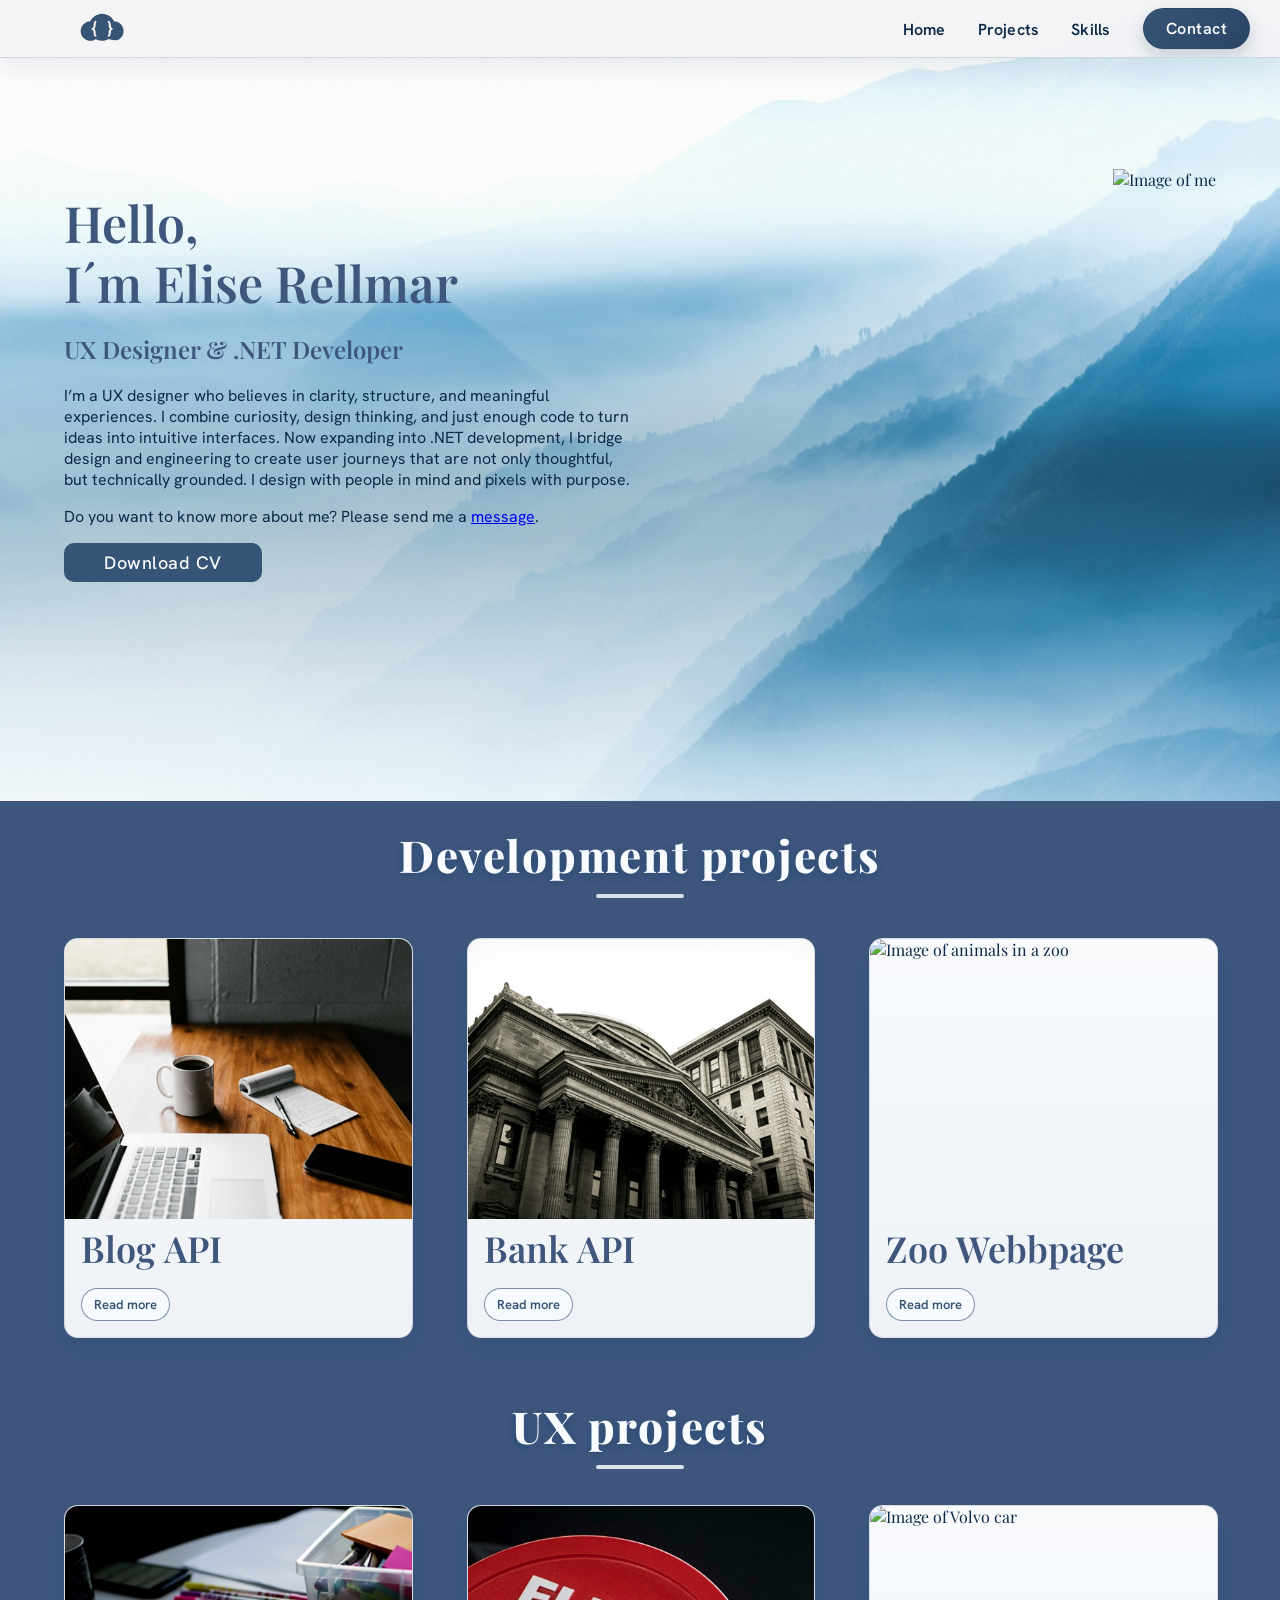
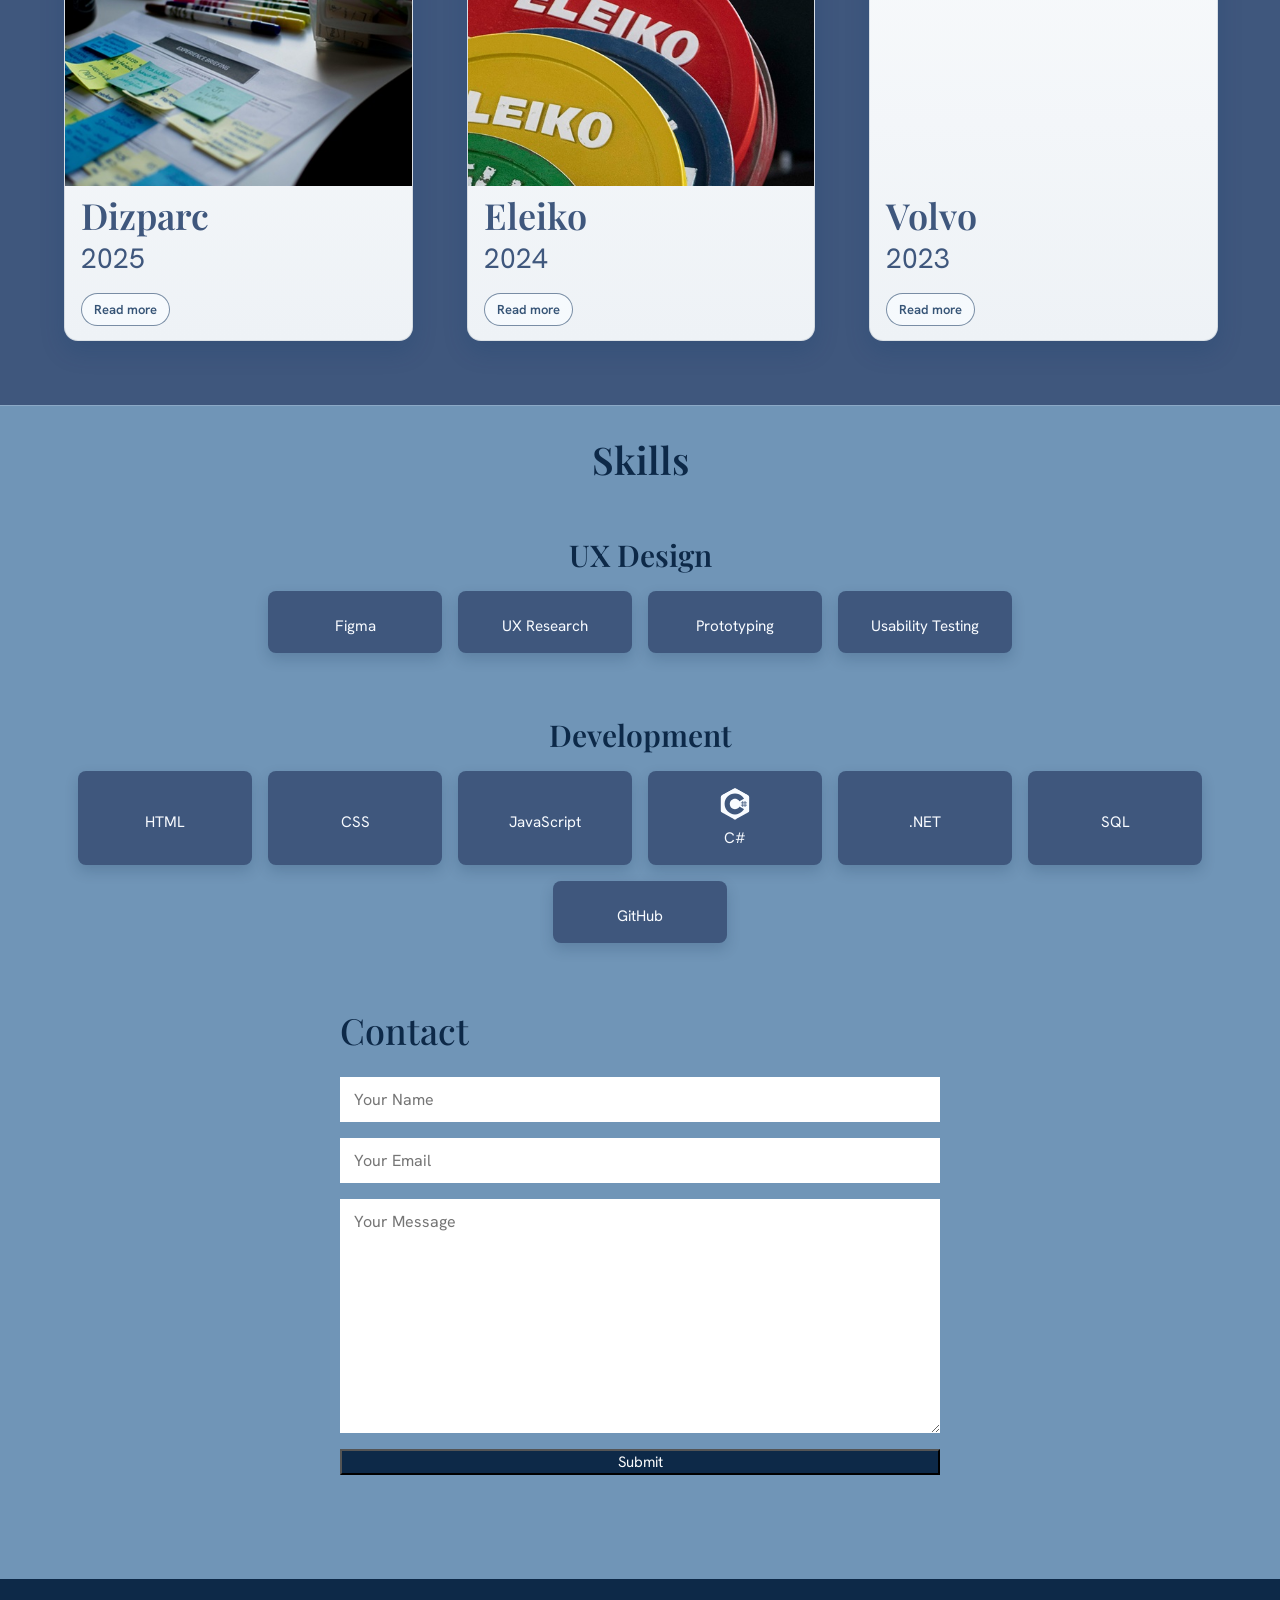
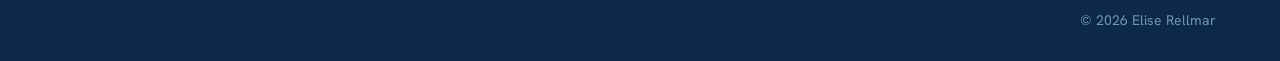
==== index.html @ cea2c8be "renaming index" ====
<!DOCTYPE html>
<html lang="en">

<head>
    <meta charset="UTF-8">
    <meta name="viewport" content="width=device-width, initial-scale=1.0">
    <meta name="description" content="Portfolio of Elise Rellmar, UX designer and .NET developer showcasing projects, skills, and user-focused digital work.">
    <title>Elise Rellmar</title>
    <link rel="icon" type="image/png" href="Images/Elise.png">
    <link rel="preconnect" href="https://fonts.googleapis.com">
    <link rel="preconnect" href="https://fonts.gstatic.com" crossorigin>
    <link
        href="https://fonts.googleapis.com/css2?family=Hanken+Grotesk:ital,wght@0,100..900;1,100..900&family=Playfair+Display:ital,wght@0,400..900;1,400..900&display=swap"
        rel="stylesheet">
    <link rel="stylesheet" href="Styles.css">
    <script src="https://kit.fontawesome.com/86780a3e15.js" crossorigin="anonymous"></script>
</head>

<body>
    <header class="navbar">
        <img src="/Images/Logo.svg" alt="Logo" id="Rellmar-Logo">
        <ul class="nav-links">
            <li><a href="#hero">Home</a></li>
            <li><a href="#developer-projects">Projects</a></li>
            <li><a href="#skills">Skills</a></li>
            <li><a class="contact-link" href="#contact-form">Contact</a></li>
        </ul>
    </header>
    <section class="Hero" id="hero">
        <div class="Big-Hello-Text">
            <h1>Hello,</h1>
            <h1>I´m Elise Rellmar </h1>
            <h2>UX Designer & .NET Developer</h2>
        </div>
        <p> I’m a UX designer who believes in clarity, structure, and meaningful experiences. I combine curiosity,
            design thinking, and just enough code to turn ideas into intuitive interfaces.
            Now expanding into .NET development, I bridge design and engineering to create user journeys that are not
            only thoughtful, but technically grounded.
            I design with people in mind and pixels with purpose. </p>
        <p> Do you want to know more about me? Please send me a <a href="#contact-form">message</a>. </p>
        <img src="/Images/Hero-Elise.png" alt="Image of me" class="Elise-Image">
        <div class="CV-download">
            <button> <a href="/CV.pdf" download="CV_EliseRellmar"> Download CV</a> </button>
        </div>
        <div class="Media-Buttons">
            <a class="icon-link" href="https://www.linkedin.com/in/elise-rellmar-0663a4257" target="_blank"
                aria-label="Visit Elise Rellmar's LinkedIn profile">
                <i class="fa-brands fa-linkedin" aria-hidden="true"></i>
            </a>
            <a class="icon-link" href="https://github.com/EliseRrell" target="_blank"
                aria-label="Visit Elise Rellmar's GitHub profile">
                <i class="fa-brands fa-github" aria-hidden="true"></i>
            </a>
        </div>
    </section>
    <main class="main" id="main">
        <section class="Developer-Projects" id="developer-projects">
            <h3> Development projects</h3>
            <ul class="Developer-Projects-cards">
                <li>
                    <article class="Blog-API project-card" role="button" tabindex="0"
                        aria-label="Open project details for Blog API" data-project-title="Blog API"
                        data-project-description="An API for blog post managment. The project includes user management, roles, blog posts, categories, and comments, all structured with clean separation between entities and DTOs."
                        data-project-github="https://github.com/EliseRrell/Blog-API.git">
                        <img src="Images/Blog.jpg" alt="A desk setting with a laptop and a cup of coffee">
                        <h4>Blog API</h4>
                        <span class="card-read-more" aria-hidden="true">Read more</span>
                    </article>
                </li>
                <li>
                    <article class="Bank-App project-card" role="button" tabindex="0"
                        aria-label="Open project details for Bank-App" data-project-title="Bank API"
                        data-project-description="A banking project focused on core account logic, transactions and secure handling of user operations."
                        data-project-github="https://github.com/EliseRrell/BankAppApi.git">
                        <img src="Images/Bank.jpg" alt="Image of a bank">
                        <h4>Bank API</h4>
                        <span class="card-read-more" aria-hidden="true">Read more</span>
                    </article>
                </li>
                <li>
                    <article class="Zoo-Webbpage project-card" role="button" tabindex="0" 
                        aria-label="Open project details for Zoo Webbpage" data-project-title="Zoo Webbpage"
                        data-project-description="A responsive website concept for a zoo with clear navigation, visual storytelling and visitor information."
                        data-project-github="https://github.com/EliseRrell/Zoo-Webbpage.git">
                        <img src="Images/Zoo.jpg" alt="Image of animals in a zoo">
                        <h4>Zoo Webbpage</h4>
                        <span class="card-read-more" aria-hidden="true">Read more</span>
                    </article>
                </li>
            </ul>
        </section>
        <section class="UX-projects" id="ux-projects">
            <h3>UX projects</h3>
            <ul class="UX-projects-cards">
                <li>
                    <article class="Dizparc project-card" role="button" tabindex="0"
                     aria-label="Open project details for Dizparc" data-project-title="Dizparc"
                                         data-project-description="A project management tool designed to streamline workflows and provide task tracking for efficient project execution.">
                        <img src="Images/Dizparc-Picture.jpg" alt="Project managment photo">
                        <h4>Dizparc</h4>
                        <p>2025 </p>
                        <span class="card-read-more" aria-hidden="true">Read more</span>
                    </article>
                </li>
                <li>
                    <article class="Eleiko project-card" role="button" tabindex="0"
                     aria-label="Open project details for Eleiko" data-project-title="Eleiko"
                     data-project-description="Service design concept for Eleiko, a global leader in strength training equipment, focused on creating a circular solution for second hand products through a digital platform connecting users, gyms and Eleiko for sustainable equipment lifecycle management.">
                        <img src="Images/Eleiko.jpg" alt="Eleiko weights">
                        <h4>Eleiko</h4>
                        <p>2024</p>
                        <span class="card-read-more" aria-hidden="true">Read more</span>
                    </article>
                </li>
                <li>
                    <article class="Volvo project-card" role="button" tabindex="0"
                     aria-label="Open project details for Volvo" data-project-title="Volvo"
                     data-project-description="A concept for a digital fleet platform for Volvo customers to sharing vehicles, with features for vehicle management, booking and usage tracking to optimize fleet utilization. The project enthezed on user research and jurney mapping."
                      data-project-figma="https://www.figma.com/proto/0HM8xSFq9PLTrP9bGhu7pt/L%C3%A5sApp?node-id=880-8477&starting-point-node-id=880%3A8477&t=EALSrk7ZWIsQUYd3-1">
                        <img src="Images/Picture-Volvo.jpg" alt="Image of Volvo car">
                        <h4>Volvo</h4>
                        <p>2023</p>
                        <span class="card-read-more" aria-hidden="true">Read more</span>
                    </article>
                </li>
            </ul>
        </section>
        <div class="Skills" id="skills">
            <div class="Skills-content">
                <h2>Skills</h2>
                
                <div class="skill-category">
                    <h3>UX Design</h3>
                    <ul class="skill-list">
                        <li class="skill-item">
                            <i class="fa-brands fa-square-figma"></i>
                            <span>Figma</span>
                        </li>
                        <li class="skill-item">
                            <i class="fa-solid fa-magnifying-glass"></i>
                            <span>UX Research</span>
                        </li>
                        <li class="skill-item">
                            <i class="fa-solid fa-pen"></i>
                            <span>Prototyping</span>
                        </li>
                        <li class="skill-item">
                            <i class="fa-solid fa-comments"></i>
                            <span>Usability Testing</span>
                        </li>
                    </ul>
                </div>
                
                <div class="skill-category">
                    <h3>Development</h3>
                    <ul class="skill-list">
                        <li class="skill-item">
                            <i class="fa-brands fa-html5"></i>
                            <span>HTML</span>
                        </li>
                        <li class="skill-item">
                            <i class="fa-brands fa-css3-alt"></i>
                            <span>CSS</span>
                        </li>
                        <li class="skill-item">
                            <i class="fa-brands fa-js"></i>
                            <span>JavaScript</span>
                        </li>
                        <li class="skill-item">
                            <img src="Images/C%23Logo.svg" alt="" aria-hidden="true">
                            <span>C#</span>
                        </li>
                        <li class="skill-item">
                            <i class="fa-solid fa-display"></i>
                            <span>.NET</span>
                        </li>
                        <li class="skill-item">
                            <i class="fa-solid fa-database"></i>
                            <span>SQL</span>
                        </li>
                        <li class="skill-item">
                            <i class="fa-brands fa-github"></i>
                            <span>GitHub</span>
                        </li>
                    </ul>
                </div>
            </div>
        </div>
        <section class="Testimonials is-hidden" id="testimonials" aria-label="Testimonials">
            <div class="Testimonials-content">
                <h2>Testimonials</h2>
                <ul class="Testimonials-cards">
                    <li>
                        <article>
                            <p class="text">"Lorem ipsum dolor sit amet, consectetur adipiscing elit, sed do eiusmod
                                tempor incididunt ut labore et dolore magna aliqua.
                                Ut enim ad minim veniam, quis nostrud exercitation ullamco laboris nisi ut aliquip ex ea
                                commodo consequat."</p>
                            <div class="testimonial-person">
                                <img src="Images/ProfileAvatars/Avatar1.png" alt="John Doe" class="testimonial-avatar">
                                <div>
                                    <p class="person">John Doe</p>
                                    <p class="role">UX Lead, Student Project Partner</p>
                                </div>
                            </div>
                        </article>
                    </li>
                    <li>
                        <article>
                            <p class="text">"Lorem ipsum dolor sit amet, consectetur adipiscing elit, sed do eiusmod
                                tempor incididunt ut labore et dolore magna aliqua.
                                Ut enim ad minim veniam, quis nostrud exercitation ullamco laboris nisi ut aliquip ex ea
                                commodo consequat."</p>
                            <div class="testimonial-person">
                                <img src="Images/ProfileAvatars/Avatar2.png" alt="Jane Doe" class="testimonial-avatar">
                                <div>
                                    <p class="person">Jane Doe</p>
                                    <p class="role">Product Owner, Course Collaboration</p>
                                </div>
                            </div>
                        </article>
                    </li>
                    <li>
                        <article>
                            <p class="text">"Lorem ipsum dolor sit amet, consectetur adipiscing elit, sed do eiusmod
                                tempor incididunt ut labore et dolore magna aliqua.
                                Ut enim ad minim veniam, quis nostrud exercitation ullamco laboris nisi ut aliquip ex ea
                                commodo consequat."</p>
                            <div class="testimonial-person">
                                <img src="Images/ProfileAvatars/Avatar3.png" alt="Doe Doe" class="testimonial-avatar">
                                <div>
                                    <p class="person">Doe Doe</p>
                                    <p class="role">Developer, Team Project</p>
                                </div>
                            </div>
                        </article>
                    </li>
                </ul>
            </div>
        </section>
        <section class="Contact-Form" id="contact-form">
            <div class="Contact-Form-content">
                <h2>Contact</h2>
                <form id="contact-form-fields" action="https://formsubmit.co/elise.rellmar@gmail.com" method="POST" target="confirmationWindow" novalidate>
                    <input type="hidden" id="next-url" name="_next" value="">
                    <input type="text" id="name-of-contact" name="name" placeholder="Your Name" required
                        aria-describedby="name-error">
                    <p class="form-error" id="name-error" aria-live="polite"></p>

                    <input type="email" id="contact-email" name="email" placeholder="Your Email" required
                        aria-describedby="email-error">
                    <p class="form-error" id="email-error" aria-live="polite"></p>

                    <textarea name="message" id="message" cols="30" rows="10" placeholder="Your Message" required
                        minlength="10" aria-describedby="message-error"></textarea>
                    <p class="form-error" id="message-error" aria-live="polite"></p>

                    <button type="submit">Submit</button>
                    <p class="form-status" id="form-status" aria-live="polite"></p>
                </form>
            </div>
        </section>
    </main>
    <footer class="footer">
        <div class="footer-content">
            <div id="Ängelholm-Weather"></div>
            <div class="footer-links">
                <a href="https://www.linkedin.com/in/elise-rellmar-0663a4257" target="_blank" aria-label="LinkedIn">
                    <i class="fa-brands fa-linkedin" aria-hidden="true"></i>
                </a>
                <a href="https://github.com/EliseRrell" target="_blank" aria-label="GitHub">
                    <i class="fa-brands fa-github" aria-hidden="true"></i>
                </a>
            </div>
            <p class="footer-copy">&copy; 2026 Elise Rellmar</p>
        </div>
    </footer>
    <div class="project-pop-up" id="project-card" aria-hidden="true">
        <div class="project-card__overlay" data-close-card="true"></div>
        <div class="project-card__dialog" role="dialog" aria-modal="true" aria-labelledby="project-card-title">
            <button class="project-card__close" id="project-card-close" aria-label="Close project details">x</button>
            <h4 id="project-card-title"></h4>
            <p id="project-card-description"></p>
            <a id="project-card-github" class="project-card__github" href="#" target="_blank"
                rel="noopener noreferrer">View on GitHub</a>
        </div>
    </div>

    <script src="Index.js" defer></script>
</body>

</html>
---- Styles.css ----
.navbar {
    position: sticky;
    top: 0;
    z-index: 1000;
    width: 100%;
    background-color: rgba(243, 243, 246, 0.9);
    padding: 10px 52px;
    box-sizing: border-box;
    overflow: hidden;
    border-bottom: 1px solid rgba(13, 41, 72, 0.14);
    box-shadow: 0 10px 24px rgba(13, 41, 72, 0.08);
    backdrop-filter: blur(10px);
    -webkit-backdrop-filter: blur(10px);
}

#Rellmar-Logo {
    height: 130px;
    width: auto;
    position: absolute;
    left: 90px;
    top: 55%;
    transform: translateY(-45%);
}

.nav-links {
    list-style: none;
    margin: 0;
    padding: 0;
    float: right;
}

.nav-links li {
    display: inline-block;
    margin-left: 36px;
    vertical-align: middle;
}

.nav-links a {
    text-decoration: none;
    color: #0D2948;
    font-family: 'Hanken Grotesk', sans-serif;
    font-size: 19px;
    font-weight: 600;
    letter-spacing: 0.35px;
    position: relative;
    padding: 8px 0;
    transition: color 0.22s ease, opacity 0.22s ease;
}

.nav-links a::after {
    content: "";
    position: absolute;
    left: 0;
    bottom: -2px;
    width: 100%;
    height: 2px;
    border-radius: 999px;
    background-color: rgba(54, 84, 118, 0.75);
    transform: scaleX(0);
    transform-origin: center;
    transition: transform 0.22s ease;
}

.nav-links a:hover,
.nav-links a:focus-visible {
    color: #27486a;
}

.nav-links a:hover::after,
.nav-links a:focus-visible::after {
    transform: scaleX(1);
}

.nav-links .contact-link {
    color: #F9FAFB;
    background: linear-gradient(135deg, #365476 0%, #2c4665 100%);
    border: 1px solid rgba(13, 41, 72, 0.2);
    padding: 10px 30px;
    border-radius: 999px;
    letter-spacing: 0.5px;
    display: inline-block;
    box-shadow: 0 8px 18px rgba(13, 41, 72, 0.18);
    transition: background-color 0.22s ease, box-shadow 0.22s ease, transform 0.22s ease;
}

.nav-links .contact-link::after {
    display: none;
}

.nav-links .contact-link:hover,
.nav-links .contact-link:focus-visible {
    background: linear-gradient(135deg, #3f5f84 0%, #304c6d 100%);
    box-shadow: 0 12px 24px rgba(13, 41, 72, 0.24);
    transform: translateY(-1px);
    color: #F9FAFB;
}

@media (max-width: 1366px) and (min-width: 1025px) {
    .navbar {
        padding: 8px 30px;
    }

    #Rellmar-Logo {
        height: 108px;
        left: 48px;
    }

    .nav-links li {
        margin-left: 28px;
    }

    .nav-links a {
        font-size: 16px;
        letter-spacing: 0.2px;
    }

    .nav-links .contact-link {
        padding: 9px 22px;
    }
}

.Big-Hello-Text h1 {
    margin: 0;
    line-height: 1.2;
    display: flex;
    flex-direction: column;
    align-items: flex-start;
    font-size: 50px;

}

.Hero {
    max-width: 1280px;
    margin: 15vh auto 48px;
    padding: 0 64px;
    box-sizing: border-box;
    text-decoration: none;
    position: relative;
    min-height: 560px;

}

.Elise-Image {
    position: absolute;
    top: -24px;
    right: 64px;
    width: auto;
    height: clamp(360px, 38vw, 500px);
    margin: 0;
    display: block;
}

.Big-Hello-Text,
.Hero p,
.CV-download,
.Media-Buttons {
    max-width: 50%;
}

body {
    margin: 0;
    padding: 0;
    font-family: 'Playfair Display', serif;
    color: #0D2948;
    background-color: #3f577d;
    background-image: url('Images/Bg-Picture.png');
    background-repeat: no-repeat;
    background-position: top center;
    background-size: 100% 900px;
}

#hero,
#developer-projects,
#skills,
#contact-form {
    scroll-margin-top: 60px;
}

.CV-download button {
    background-color: #365476;
    border: none;
    border-radius: 10px;
    color: #F9FAFB;
    font-family: 'Hanken Grotesk', sans-serif;
    padding: 0;
    transition: background-color 0.2s ease, box-shadow 0.2s ease;
}

.CV-download button:hover {
    background-color: #2d4968;
    box-shadow: 0 0 0 3px rgba(13, 41, 72, 0.15);
}

.CV-download button a {
    color: #F9FAFB;
    display: inline-block;
    font-family: 'Hanken Grotesk', sans-serif;
    font-size: 18px;
    font-weight: 500;
    letter-spacing: 0.5px;
    padding: 8px 40px;
    text-decoration: none;
}

.Media-Buttons {
    display: flex;
    align-items: center;
    gap: 16px;
    margin-top: 15px;

}

.Media-Buttons a {
    color: #0D2948;
    text-decoration: none;
    font-size: 40px;
}

.Media-Buttons .icon-link:hover {
    color: #365476;

}

h1,h2,h3,h4,h5,h6 {
    font-family: 'Playfair Display', serif;
    color: #3f577d;
    font-weight: 600;
}

p {
    font-family: 'Hanken Grotesk', sans-serif;
}

.is-hidden {
    display: none !important;
}

.Developer-Projects h3,
.UX-projects h3 {
    font-size: clamp(34px, 4vw, 44px);
    line-height: 1.2;
    margin: 0 0 16px;
    color: #F8FBFF;
    font-weight: 800;
    letter-spacing: 0.04em;
    text-shadow: 0 3px 10px rgba(9, 55, 107, 0.45);
    position: relative;
    padding-bottom: 12px;
    width: 100%;
    text-align: center;
}

.Developer-Projects h3::after,
.UX-projects h3::after {
    content: "";
    display: block;
    width: 88px;
    height: 4px;
    margin: 12px auto 0;
    border-radius: 999px;
    background-color: rgba(248, 251, 255, 0.85);
}

.UX-projects {
    max-width: 1280px;
    margin: 64px auto 0;
    padding: 0 64px;
    box-sizing: border-box;
    display: flex;
    flex-direction: column;
    align-items: center;
}

.UX-projects-cards {
    list-style: none;
    margin: 8px auto 0;
    padding: 0;
    display: grid;
    width: 100%;
    grid-template-columns: repeat(3, minmax(0, 1fr));
    gap: 56px;
}

.UX-projects-cards li {
    margin: 0;
    padding: 0;
}

.UX-projects-cards article {
    width: 100%;
    background: linear-gradient(180deg, #f8fafc 0%, #eef2f6 100%);
    border-radius: 14px;
    border: 1px solid rgba(13, 41, 72, 0.12);
    overflow: hidden;
    box-shadow: 0 10px 24px rgba(9, 55, 107, 0.18);
    cursor: pointer;
    position: relative;
    transition: transform 0.28s ease, box-shadow 0.28s ease, border-color 0.28s ease;
}

.UX-projects-cards article::after,
.Developer-Projects-cards article::after {
    content: "";
    position: absolute;
    inset: 0;
    background: linear-gradient(160deg, rgba(255, 255, 255, 0.26) 0%, rgba(255, 255, 255, 0) 38%);
    opacity: 0;
    transition: opacity 0.28s ease;
    pointer-events: none;
}

.UX-projects-cards article:hover,
.Developer-Projects-cards article:hover,
.UX-projects-cards article:focus-visible,
.Developer-Projects-cards article:focus-visible {
    transform: translateY(-7px);
    box-shadow: 0 18px 34px rgba(9, 55, 107, 0.28);
    border-color: rgba(54, 84, 118, 0.36);
}

.UX-projects-cards article:hover::after,
.Developer-Projects-cards article:hover::after,
.UX-projects-cards article:focus-visible::after,
.Developer-Projects-cards article:focus-visible::after {
    opacity: 1;
}

.UX-projects-cards article:focus-visible,
.Developer-Projects-cards article:focus-visible {
    outline: 3px solid rgba(248, 251, 255, 0.9);
    outline-offset: 2px;
}

.UX-projects-cards img {
    display: block;
    width: 100%;
    height: 280px;
    object-fit: cover;
    transition: transform 0.45s ease, filter 0.45s ease;
}

.UX-projects-cards article:hover img,
.Developer-Projects-cards article:hover img,
.UX-projects-cards article:focus-visible img,
.Developer-Projects-cards article:focus-visible img {
    transform: scale(1.04);
    filter: saturate(1.06) contrast(1.03);
}

.UX-projects-cards h4 {
    margin: 0;
    padding: 10px 16px 0;
    font-size: 36px;
    line-height: 1.1;
    font-weight: 600;
    color: #3f577d;
}

.UX-projects-cards p {
    margin: 0;
    padding: 8px 16px 20px;
    font-size: 28px;
    line-height: 1.05;
    color: #3f577d;
    font-weight: 400;
}

.card-read-more {
    display: block;
    width: fit-content;
    margin: 0 auto 14px 16px;
    padding: 7px 12px;
    border: 1px solid rgba(54, 84, 118, 0.65);
    border-radius: 999px;
    font-family: 'Hanken Grotesk', sans-serif;
    font-size: 13px;
    font-weight: 600;
    color: #365476;
    background-color: rgba(248, 251, 255, 0.78);
    transition: background-color 0.25s ease, color 0.25s ease, border-color 0.25s ease;
}

.project-card:hover .card-read-more,
.project-card:focus-visible .card-read-more {
    background-color: #365476;
    border-color: #365476;
    color: #f8fbff;
}

.Developer-Projects {
    max-width: 1280px;
    margin: 0 auto;
    padding: 28px 64px 0;
    box-sizing: border-box;
    display: flex;
    flex-direction: column;
    align-items: center;
    background-color: #3f577d;
}

@media (min-width: 1500px) {
    .Developer-Projects {
        margin: clamp(52px, 6vh, 88px) auto 0;
        background-color: transparent;
    }
}

.Developer-Projects-cards {
    list-style: none;
    margin: 12px auto 0;
    padding: 0;
    display: grid;
    width: 100%;
    grid-template-columns: repeat(3, minmax(0, 1fr));
    gap: 56px;
}

.Developer-Projects-cards li {
    margin: 0;
    padding: 0;
}

.Developer-Projects-cards article {
    width: 100%;
    background: linear-gradient(180deg, #f8fafc 0%, #eef2f6 100%);
    border-radius: 14px;
    border: 1px solid rgba(13, 41, 72, 0.12);
    overflow: hidden;
    box-shadow: 0 10px 24px rgba(9, 55, 107, 0.18);
    display: flex;
    flex-direction: column;
    height: 100%;
    cursor: pointer;
    position: relative;
    transition: transform 0.28s ease, box-shadow 0.28s ease, border-color 0.28s ease;
}

body.card-open{
    overflow:hidden;
}
.project-pop-up{
    position:fixed;
    inset:0;
    display: none;
    z-index: 2000;
}

.project-pop-up[aria-hidden="false"]{
    display: block;
}

.project-card__overlay{
    position:absolute;
    inset:0;
    background-color: rgba(13, 41, 72, 0.55);
}

.project-card__dialog{
    position:relative;
    width: min(620px, calc(100% - 32px));
    margin:10vh auto 0;
    background-color: #f2f3f5;
    padding: 24px;
    box-shadow:0 14px 30px rgba(9, 55, 107, 0.3);
    box-sizing: border-box;
}
.project-card__close {
    position: absolute;
    top: 10px;
    right: 12px;
    border: none;
    background: transparent;
    color: #365476;
    font-size: 26px;
    line-height: 1;
    cursor: pointer;
}
.project-pop-up h4 {
    margin: 0 0 12px;
    font-size: 36px;
    color: #0D2948;
}
.project-pop-up p {
    margin: 0;
    font-size: 19px;
    line-height: 1.5;
    color: #27486a;
}

.project-card__github {
    display: inline-block;
    margin-top: 22px;
    text-decoration: none;
    background-color: #365476;
    color: #f8fbff;
    font-family: 'Hanken Grotesk', sans-serif;
    font-size: 16px;
    font-weight: 600;
    padding: 10px 18px;
    transition: background-color 0.2s ease;
}

.project-card__github:hover {
    background-color: #2d4968;
}

.Developer-Projects-cards img {
    display: block;
    width: 100%;
    height: 280px;
    object-fit: cover;
    transition: transform 0.45s ease, filter 0.45s ease;
}

.Developer-Projects-cards h4 {
    margin: 0;
    padding: 10px 16px 20px;
    font-size: 36px;
    line-height: 1.1;
    font-weight: 600;
    color: #3f577d;
}

.Skills {
    width: 100%;
    margin: 64px 0 0;
    background-color: #7095B7;
    border-top: 1px solid rgba(248, 251, 255, 0.2);
}

.Skills-content {
    max-width: 1280px;
    margin: 0 auto;
    padding: 28px 64px;
    box-sizing: border-box;
    display: flex;
    flex-direction: column;
    align-items: center;
}

.Skills h2 {
    font-size: 38px;
    margin: 0 0 20px;
    color: #0D2948;
    font-family: 'Playfair Display', serif;
    font-weight: 600;
    text-align: center;
}

.Skills p {
    margin: 0 0 14px;
    color: #F8FBFF;
}

.skill-category {
    margin-bottom: 2rem;
    width: 100%;
}

.skill-category h3 {
    margin-bottom: 1rem;
    font-size: 30px;
    font-weight: 600;
    color: #0D2948;
    text-align: center;
}

.skill-list {
    display: flex;
    flex-wrap: wrap;
    justify-content: center;
    gap: 1rem;
    list-style: none;
    padding: 0;
    margin: 0;
    width: 100%;
}

.skill-item {
    display: flex;
    flex-direction: column;
    align-items: center;
    justify-content: center;
    flex: 0 1 140px;
    padding: 1rem;
    background: #3f577d;
    border-radius: 8px;
    font-size: 0.95rem;
    color: #F8FBFF;
    border: 1px solid transparent;
    box-shadow: 0 6px 14px rgba(13, 41, 72, 0.18);
    transition: transform 0.28s ease, box-shadow 0.28s ease, background-color 0.28s ease, border-color 0.28s ease;
}

.skill-item:hover {
    transform: translateY(-6px);
    background-color: #46618b;
    border-color: rgba(248, 251, 255, 0.45);
    box-shadow: 0 12px 22px rgba(13, 41, 72, 0.35);
}

.skill-item:hover i,
.skill-item:hover img {
    transform: scale(1.08);
}


.skill-item i {
    font-size: 2rem;
    margin-bottom: 0.5rem;
    color: #F8FBFF;
    transition: transform 0.28s ease;
}

.skill-item img {
    width: 2rem;
    height: 2rem;
    display: block;
    margin-bottom: 0.5rem;
    object-fit: contain;
    transition: transform 0.28s ease;
}

.skill-item span {
    text-align: center;
    font-family: 'Hanken Grotesk', sans-serif;
}

@media (max-width: 1024px) {
    .Skills-content {
        padding: 24px 24px;
    }

    .skill-list {
        display: flex;
        flex-wrap: wrap;
        justify-content: center;
        gap: 14px;
    }

    .skill-item {
        flex: 1 1 150px;
        max-width: 170px;
        width: 100%;
        min-height: 108px;
        padding: 0.9rem;
    }
}

@media (max-width: 700px) {
    .Skills-content {
        padding: 22px 16px;
    }

    .skill-list {
        display: flex;
        flex-wrap: wrap;
        justify-content: center;
        gap: 12px;
    }

    .skill-item {
        flex: 1 1 120px;
        max-width: 160px;
        width: 100%;
        min-height: 96px;
        padding: 0.8rem;
    }

    .skill-item i,
    .skill-item img {
        font-size: 1.7rem;
        width: 1.7rem;
        height: 1.7rem;
        margin-bottom: 0.4rem;
    }
}

.Testimonials {
    width: 100%;
    margin: 0;
    background-color: #7095B7;
}

.Testimonials-content {
    max-width: 1280px;
    margin: 0 auto;
    padding: 24px 64px 24px;
    box-sizing: border-box;
}

.Testimonials h2 {
    margin: 0 0 20px;
    font-size: 38px;
    color: #0D2948;
    text-align: center;
    
}

.Testimonials-cards {
    list-style: none;
    margin: 0;
    padding: 0;
    display: grid;
    grid-template-columns: repeat(3, minmax(0, 1fr));
    gap: 24px;
}

.Testimonials-cards article {
    background-color: #f2f3f5;
    padding: 24px;
    box-shadow: 0 4px 10px rgba(9, 55, 107, 0.2);
    height: 100%;
    box-sizing: border-box;
    border-radius: 8px;
}

.Testimonials .text {
    margin: 0 0 16px;
    font-size: 20px;
    line-height: 1.4;
}

.Testimonials .person {
    margin: 0;
    font-size: 18px;
    font-weight: 700;
    color: #0D2948;
}

.Testimonials .role {
    margin: 4px 0 0;
    font-size: 16px;
}

.Testimonials .text,
.Testimonials .role {
    color: #365476;
}

.testimonial-person {
    display: flex;
    align-items: flex-start;
    gap: 12px;
    margin-top: 16px;
}

.testimonial-person .person,
.testimonial-person .role {
    margin: 0;
}

.testimonial-avatar {
    width: 48px;
    height: 48px;
    border-radius: 50%;
    object-fit: cover;
    flex-shrink: 0;
    border: 2px solid #365476;
    padding: 2px;
    background-color: #f2f3f5;
}

@media (max-width: 960px) {
    .Testimonials-cards {
        grid-template-columns: 1fr;
    }
}


.Contact-Form {
    width: 100%;
    margin: 0;
    background-color: #7095B7;
}

.Contact-Form-content {
    max-width: 1280px;
    margin: 0 auto;
    padding: 0 64px 64px;
    box-sizing: border-box;
}

.Contact-Form h2 {
    font-size: 36px;
    line-height: 1.5;
    margin: 0 auto 20px;
    color: #0D2948;
    font-family: 'Playfair Display', serif;
    font-weight: 500;
    width: 100%;
    max-width: 600px;
    text-align: left;
    
}

.Contact-Form form {
    display: flex;
    flex-direction: column;
    gap: 16px;
    width: 100%;
    max-width: 600px;
    margin: 0 auto;

}

.Contact-Form input,
.Contact-Form textarea {
    width: 100%;
    padding: 12px 14px;
    border: none;
    box-sizing: border-box;
    font-family: 'Hanken Grotesk', sans-serif;
    font-size: 16px;
}

.Contact-Form input:focus,
.Contact-Form textarea:focus {
    outline: none;
    border-color: #365476;
}

.Contact-Form .input-error {
    border: 2px solid rgb(176, 21, 21);
}

.Contact-Form .form-error {
    display: none;
    margin: -8px 0 0;
    width:100%;
    min-height: 0;
    color: rgb(176, 21, 21);
    background-color:#f2f3f5;
    border-left: 4px solid rgb(176, 21, 21);
    padding:6px 10px;
    box-sizing: border-box;
    font-family: 'Hanken Grotesk', sans-serif;
    font-size: 16px;
    font-weight:600;
    line-height:1.30;
}

.Contact-Form .form-error:not(:empty) {
    display: block;
}

.Contact-Form .form-status {
    margin: 2px 0 0;
    min-height: 22px;
    color: #0D2948;
    font-size: 15px;
    font-weight: 600;
}

.Contact-Form .form-status--success {
    color: green;
}

.Contact-Form button {
    background-color: #0D2948;
    text-align: center;
    color: #F9FAFB;
    font-size: 15px;
    font-family: 'Hanken Grotesk', sans-serif;
}

.Contact-Form button:hover {
    background-color: #365476;
    box-shadow: 0 0 0 3px rgba(13, 41, 72, 0.15);
}

@media (max-width: 700px) {
    .project-card__dialog {
        margin-top: 14vh;
        padding: 22px;
    }

    .project-pop-up h4 {
        font-size: 30px;
    }

    .project-pop-up p {
        font-size: 17px;
    }
}

@media (max-width: 960px) {
    #hero,
    #developer-projects,
    #skills,
    #contact-form {
        scroll-margin-top: 88px;
    }

    .navbar {
        padding: 10px 14px;
        display: flex;
        flex-direction: column;
        align-items: stretch;
        gap: 8px;
        overflow: visible;
        background-color: rgba(243, 243, 246, 0.96);
        border-bottom: 1px solid rgba(13, 41, 72, 0.12);
        box-shadow: 0 6px 16px rgba(13, 41, 72, 0.12);
        backdrop-filter: blur(8px);
        -webkit-backdrop-filter: blur(8px);
    }
    #Rellmar-Logo {
        display: none;
    }

    .nav-links {
        float: none;
        width: 100%;
        display: flex;
        flex-wrap: wrap;
        gap: 8px;
        justify-content: center;
    }

    .nav-links li {
        display: block;
        margin-left: 0;
    }

    .nav-links a {
        font-size: 15px;
        font-weight: 600;
        letter-spacing: 0.2px;
        padding: 8px 12px;
        border-radius: 999px;
        border: 1px solid rgba(54, 84, 118, 0.2);
        background-color: rgba(255, 255, 255, 0.62);
    }

    .nav-links a::after {
        display: none;
    }

    .nav-links a:hover,
    .nav-links a:focus-visible {
        color: #0D2948;
        background-color: rgba(255, 255, 255, 0.9);
    }

    .nav-links .contact-link {
        color: #F9FAFB;
        background: linear-gradient(135deg, #365476 0%, #2c4665 100%);
        border: 1px solid rgba(13, 41, 72, 0.22);
        padding: 8px 16px;
        border-radius: 999px;
        box-shadow: 0 6px 14px rgba(13, 41, 72, 0.18);
        transform: none;
    }

    .nav-links .contact-link:hover,
    .nav-links .contact-link:focus-visible {
        color: #F9FAFB;
        background: linear-gradient(135deg, #3f5f84 0%, #304c6d 100%);
        box-shadow: 0 10px 18px rgba(13, 41, 72, 0.22);
    }
     body {
        background-size: cover;
        background-position: top center;
    }

    .Hero {
        margin: 4vh auto 48px;
        padding: 0 24px;
        min-height: auto;
        display: flex;
        flex-direction: column;
    }

    .Big-Hello-Text {
        margin-top: 10px;
        margin-bottom: 8px;
        padding-left: 10px;
        border-left: 3px solid rgba(54, 84, 118, 0.7);
    }

    .Big-Hello-Text h1 {
        font-size: clamp(36px, 10vw, 46px);
        line-height: 1.15;
        letter-spacing: 0.2px;
    }

    .Big-Hello-Text h1 + h1 {
        margin-top: 2px;
        color: #2b496a;
    }

    .Big-Hello-Text,
    .Hero p,
    .Contact,
    .Media-Buttons {
        max-width: 100%;
    }

    .Elise-Image {
        position: static;
        display: block;
        width: min(320px, 100%);
        height: auto;
        margin: 8px 0 0;
        order: 10;
    }

    .Developer-Projects {
        margin: 0 auto;
        padding: 20px 24px 28px;
    }

    .UX-projects {
        margin-top: 0;
        padding: 28px 24px 0;
    }
.Developer-Projects-cards,
    .UX-projects-cards,
    .Testimonials-cards {
        grid-template-columns: 1fr;
        gap: 24px;
    }

    .Developer-Projects-cards li,
    .UX-projects-cards li,
    .Testimonials-cards li {
        max-width: 420px;
        width: 100%;
        margin: 0 auto;
    }

    .Developer-Projects-cards img,
    .UX-projects-cards img {
        height: 220px;
    }

    .Developer-Projects-cards h4,
    .UX-projects-cards h4 {
        font-size: 26px;
    }

    .UX-projects-cards p {
        font-size: 20px;
    }
    .Testimonials-cards article {
        padding: 18px;
    }

    .Testimonials .text {
        font-size: 18px;
    }

    .Contact-Form-content {
        padding: 0 24px 40px;
    }

    .Contact-Form form {
        background-color: #f2f3f5;
        padding: 20px;
        box-sizing: border-box;
        box-shadow: 0 6px 16px rgba(9, 55, 107, 0.22);
    }

    .Contact-Form h2 {
        font-size: 30px;
        margin-bottom: 14px;
    }

    .card-read-more {
        font-size: 15px;
        padding: 10px 16px;
        margin: 0 16px 16px auto;
    }

}

@media (max-width: 700px) {
    .footer-content {
        padding: 0 20px;
        flex-direction: column;
        gap: 16px;
        text-align: center;
    }

    .footer-copy {
        text-align: center;
    }
}

.footer {
    width: 100%;
    background-color: #0D2948;
    padding: 32px 0;
}

.footer-content {
    max-width: 1280px;
    margin: 0 auto;
    padding: 0 64px;
    box-sizing: border-box;
    display: flex;
    align-items: center;
    justify-content: space-between;
    gap: 12px;
}

.footer-links {
    display: flex;
    gap: 20px;
}

.footer-links a {
    color: #f3f3f6;
    font-size: 26px;
    text-decoration: none;
    transition: color 0.2s ease;
}

.footer-links a:hover {
    color: #7095B7;
}

.footer-copy {
    margin: 0;
    font-family: 'Hanken Grotesk', sans-serif;
    font-size: 14px;
    color: #7095B7;
    flex: 1;
    text-align: right;
}

#Ängelholm-Weather {
    display: inline-flex;
    align-items: center;
    gap: 6px;
    font-family: 'Hanken Grotesk', sans-serif;
    font-size: 14px;
    color: #f3f3f6;
    flex: 1;
    min-width: 0;
}

.weather-text {
    min-width: 0;
    line-height: 1.35;
}

.weather-description {
    margin-left: 4px;
}

@media (max-width: 900px) {
    .weather-description {
        margin-left: 2px;
    }
}

@media (max-width: 760px) {
    .footer-content {
        padding: 0 20px;
    }

    #Ängelholm-Weather {
        font-size: 13px;
    }

    .weather-description {
        display: block;
        margin-left: 0;
    }

    .footer-links {
        gap: 14px;
    }
}

.footer-links {
    flex: 0 0 auto;
}

.weather-icon {
    width: 28px;
    height: 28px;
}

@media (max-width: 1024px) {
    .navbar {
        position: fixed;
        top: auto;
        bottom: 0;
        left: 0;
        right: 0;
        width: 100%;
        padding: 10px 12px calc(10px + env(safe-area-inset-bottom));
        background-color: rgba(243, 243, 246, 0.96);
        border-top: 1px solid rgba(13, 41, 72, 0.15);
        border-bottom: none;
        border-radius: 16px 16px 0 0;
        box-shadow: 0 -10px 24px rgba(13, 41, 72, 0.16);
        overflow: visible;
    }

    #Rellmar-Logo {
        display: none;
    }

    .nav-links {
        float: none;
        margin: 0;
        width: 100%;
        display: flex;
        flex-wrap: nowrap;
        justify-content: space-between;
        gap: 8px;
    }

    .nav-links li {
        display: block;
        margin-left: 0;
        flex: 1 1 0;
    }

    .nav-links a {
        display: flex;
        align-items: center;
        justify-content: center;
        font-size: 14px;
        font-weight: 600;
        padding: 10px 8px;
        border-radius: 12px;
        border: 1px solid rgba(54, 84, 118, 0.2);
        background-color: rgba(255, 255, 255, 0.72);
    }

    .nav-links a::after {
        display: none;
    }

    .nav-links .contact-link {
        padding: 10px 8px;
        border-radius: 12px;
        box-shadow: none;
    }

    .footer {
        padding-bottom: calc(84px + env(safe-area-inset-bottom));
    }
}

@media (max-width: 420px) {
    .nav-links a {
        font-size: 13px;
        padding: 9px 6px;
    }
}
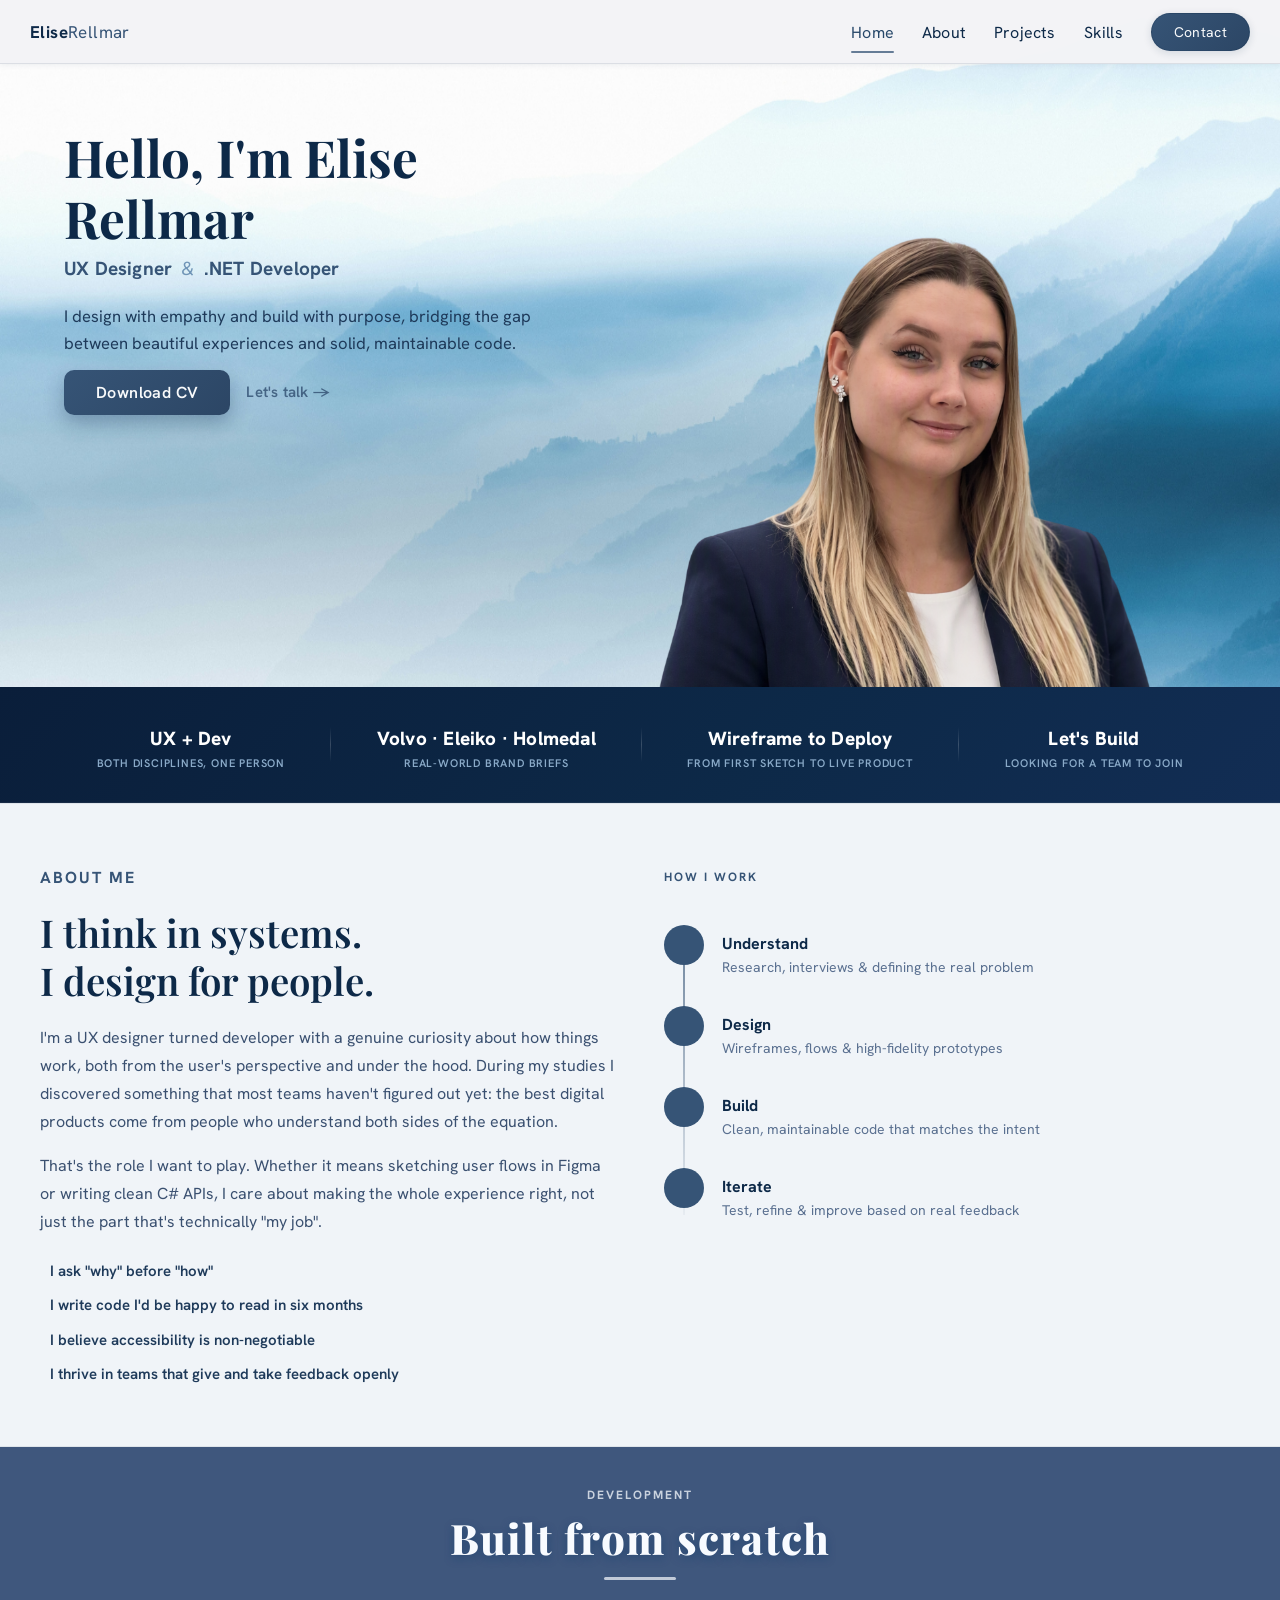
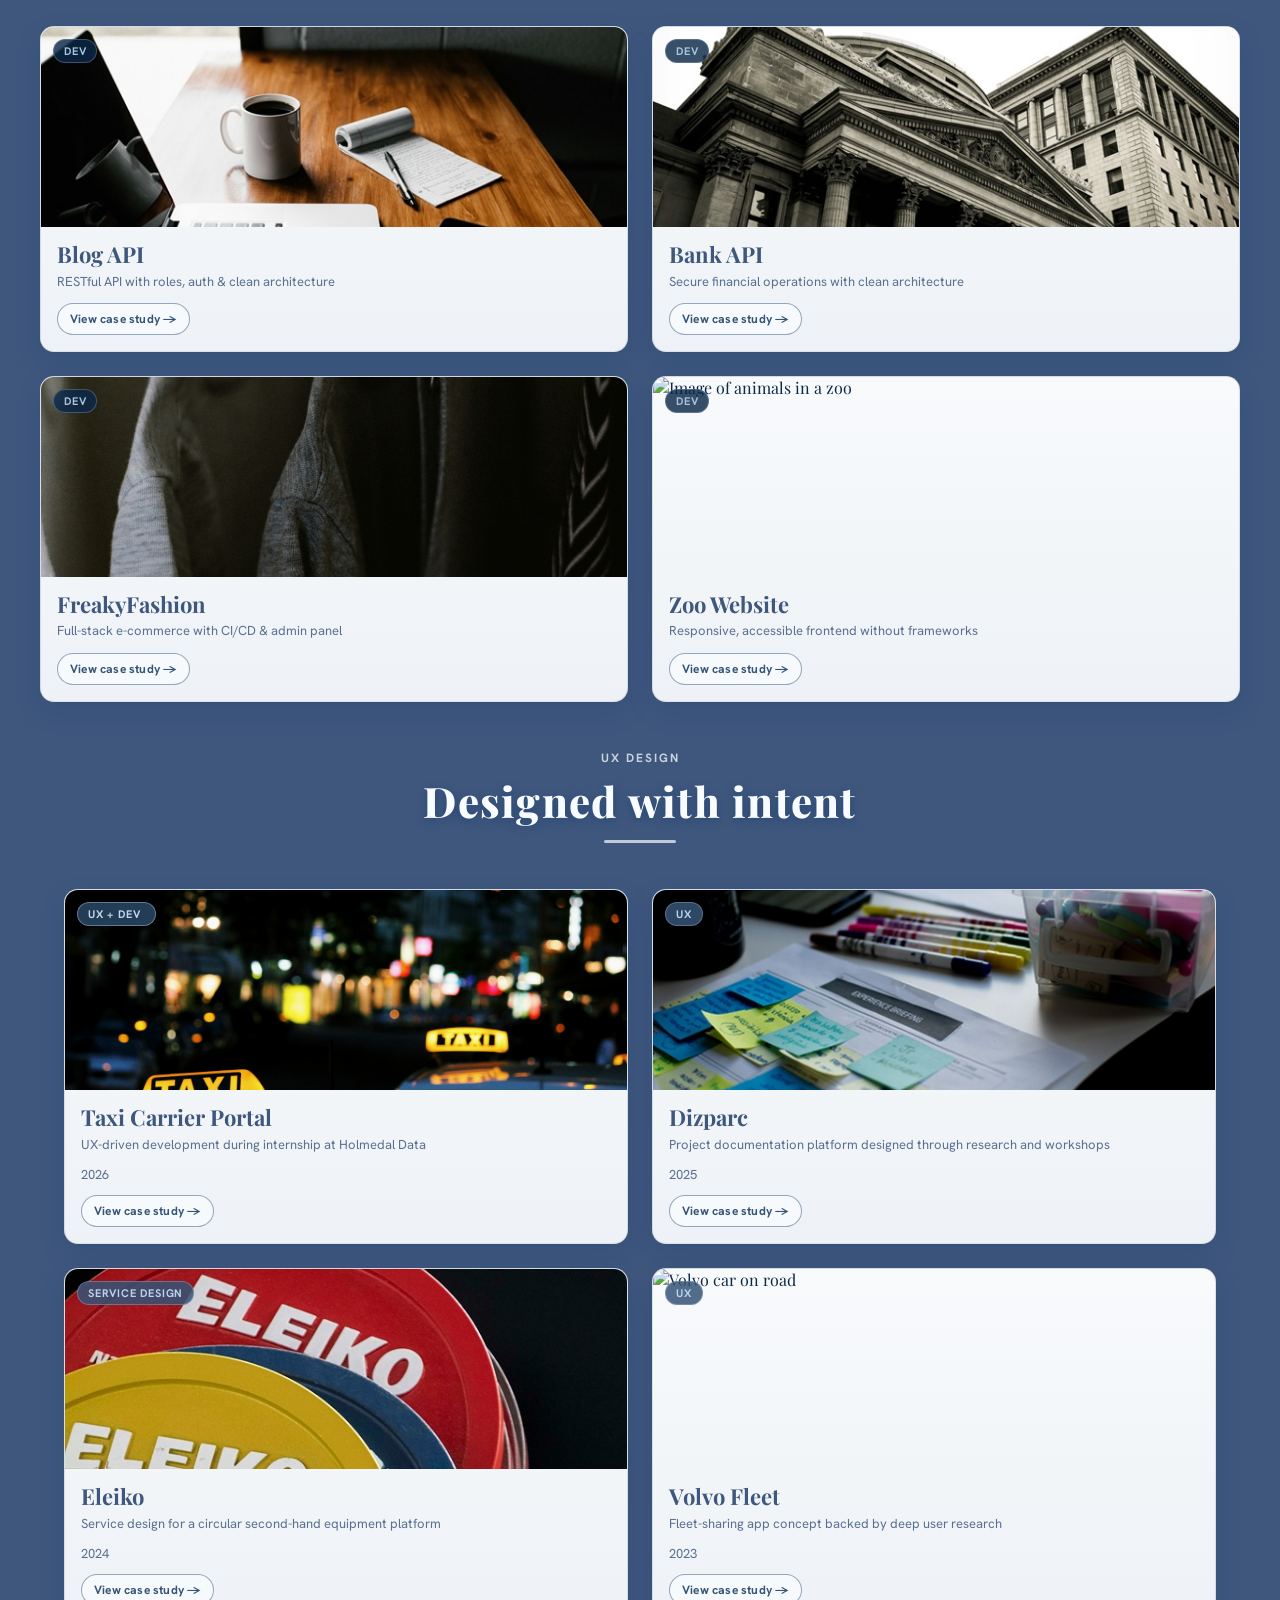
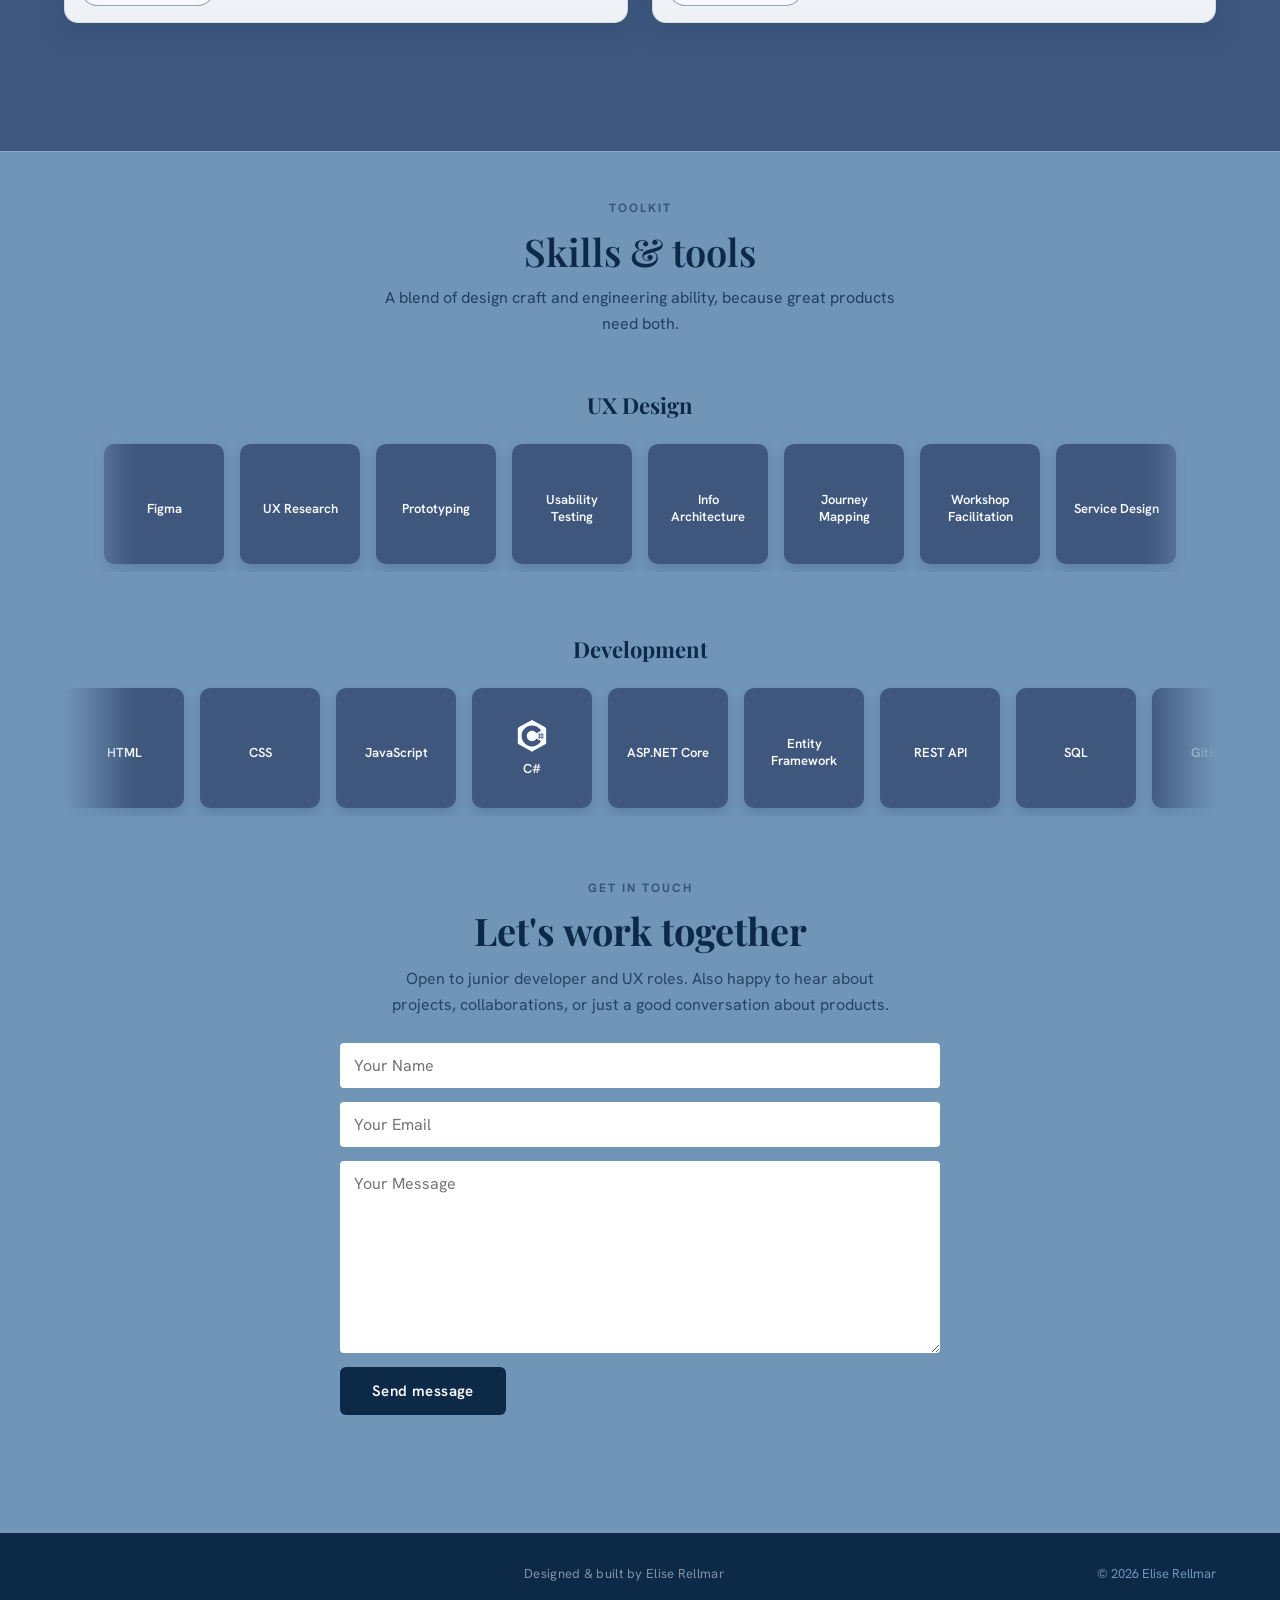
==== commit 4d603cd4: "Rebuild portfolio with case studies, new design and updated content" ====
--- a/index.html
+++ b/index.html
@@ -4,266 +4,396 @@
 <head>
     <meta charset="UTF-8">
     <meta name="viewport" content="width=device-width, initial-scale=1.0">
-    <meta name="description" content="Portfolio of Elise Rellmar, UX designer and .NET developer showcasing projects, skills, and user-focused digital work.">
+    <meta name="description" content="Elise Rellmar, UX Designer and .NET Developer based in Sweden. I design with empathy and build with purpose. Open to junior roles.">
+    <meta property="og:image" content="https://eliserrell.github.io/Images/Elise-Covershot.png">
+    <meta property="og:title" content="Elise Rellmar, UX Designer & .NET Developer">
     <title>Elise Rellmar</title>
     <link rel="icon" type="image/png" href="Images/Elise.png">
     <link rel="preconnect" href="https://fonts.googleapis.com">
     <link rel="preconnect" href="https://fonts.gstatic.com" crossorigin>
-    <link
-        href="https://fonts.googleapis.com/css2?family=Hanken+Grotesk:ital,wght@0,100..900;1,100..900&family=Playfair+Display:ital,wght@0,400..900;1,400..900&display=swap"
-        rel="stylesheet">
+    <link href="https://fonts.googleapis.com/css2?family=Hanken+Grotesk:ital,wght@0,100..900;1,100..900&family=Playfair+Display:ital,wght@0,400..900;1,400..900&display=swap" rel="stylesheet">
     <link rel="stylesheet" href="Styles.css">
     <script src="https://kit.fontawesome.com/86780a3e15.js" crossorigin="anonymous"></script>
 </head>
 
 <body>
     <header class="navbar">
-        <img src="/Images/Logo.svg" alt="Logo" id="Rellmar-Logo">
-        <ul class="nav-links">
-            <li><a href="#hero">Home</a></li>
-            <li><a href="#developer-projects">Projects</a></li>
-            <li><a href="#skills">Skills</a></li>
-            <li><a class="contact-link" href="#contact-form">Contact</a></li>
-        </ul>
+        <a href="#hero" class="nav-brand" aria-label="Go to top">Elise<span>Rellmar</span></a>
+        <nav class="nav-wrapper" id="nav-wrapper" aria-label="Main navigation">
+            <ul class="nav-links" id="nav-links">
+                <li><a href="#hero">Home</a></li>
+                <li><a href="#about">About</a></li>
+                <li><a href="#developer-projects">Projects</a></li>
+                <li><a href="#skills">Skills</a></li>
+                <li><a class="contact-link" href="#contact-form">Contact</a></li>
+            </ul>
+        </nav>
+        <button class="hamburger" id="hamburger" aria-label="Toggle navigation" aria-expanded="false" aria-controls="nav-links">
+            <span></span>
+            <span></span>
+            <span></span>
+        </button>
     </header>
+
+    <!-- ===================== HERO ===================== -->
     <section class="Hero" id="hero">
-        <div class="Big-Hello-Text">
-            <h1>Hello,</h1>
-            <h1>I´m Elise Rellmar </h1>
-            <h2>UX Designer & .NET Developer</h2>
-        </div>
-        <p> I’m a UX designer who believes in clarity, structure, and meaningful experiences. I combine curiosity,
-            design thinking, and just enough code to turn ideas into intuitive interfaces.
-            Now expanding into .NET development, I bridge design and engineering to create user journeys that are not
-            only thoughtful, but technically grounded.
-            I design with people in mind and pixels with purpose. </p>
-        <p> Do you want to know more about me? Please send me a <a href="#contact-form">message</a>. </p>
-        <img src="/Images/Hero-Elise.png" alt="Image of me" class="Elise-Image">
-        <div class="CV-download">
-            <button> <a href="/CV.pdf" download="CV_EliseRellmar"> Download CV</a> </button>
-        </div>
-        <div class="Media-Buttons">
-            <a class="icon-link" href="https://www.linkedin.com/in/elise-rellmar-0663a4257" target="_blank"
-                aria-label="Visit Elise Rellmar's LinkedIn profile">
-                <i class="fa-brands fa-linkedin" aria-hidden="true"></i>
-            </a>
-            <a class="icon-link" href="https://github.com/EliseRrell" target="_blank"
-                aria-label="Visit Elise Rellmar's GitHub profile">
-                <i class="fa-brands fa-github" aria-hidden="true"></i>
-            </a>
+        <img src="Images/Hero-Elise-2.png" alt="Photo of Elise Rellmar" class="Elise-Image">
+        <div class="hero-content">
+            <div class="Big-Hello-Text">
+                <h1>Hello, I'm <span class="name-highlight">Elise Rellmar</span></h1>
+                <p class="hero-roles">
+                    <span class="role-ux">UX Designer</span>
+                    <span class="role-divider"> &amp; </span>
+                    <span class="role-dev">.NET Developer</span>
+                </p>
+            </div>
+            <p class="hero-tagline">I design with empathy and build with purpose, bridging the gap between beautiful experiences and solid, maintainable code.</p>
+            <div class="hero-actions">
+                <a class="btn-primary" href="CV.pdf" download="CV_EliseRellmar">Download CV</a>
+                <a class="btn-secondary" href="#contact-form">Let's talk →</a>
+            </div>
+            <div class="Media-Buttons">
+                <a class="icon-link" href="https://www.linkedin.com/in/elise-rellmar-0663a4257" target="_blank" aria-label="Visit Elise Rellmar's LinkedIn profile">
+                    <i class="fa-brands fa-linkedin" aria-hidden="true"></i>
+                </a>
+                <a class="icon-link" href="https://github.com/EliseRrell" target="_blank" aria-label="Visit Elise Rellmar's GitHub profile">
+                    <i class="fa-brands fa-github" aria-hidden="true"></i>
+                </a>
+            </div>
         </div>
     </section>
+
+    <!-- ===================== STATS BAR ===================== -->
+    <div class="stats-bar">
+        <div class="stats-bar-inner">
+            <div class="stat-item">
+                <i class="fa-solid fa-layer-group stat-icon" aria-hidden="true"></i>
+                <span class="stat-number">UX + Dev</span>
+                <span class="stat-label">Both disciplines, one person</span>
+            </div>
+            <div class="stat-divider" aria-hidden="true"></div>
+            <div class="stat-item">
+                <i class="fa-solid fa-building stat-icon" aria-hidden="true"></i>
+                <span class="stat-number">Volvo · Eleiko · Holmedal</span>
+                <span class="stat-label">Real-world brand briefs</span>
+            </div>
+            <div class="stat-divider" aria-hidden="true"></div>
+            <div class="stat-item">
+                <i class="fa-solid fa-arrow-right-arrow-left stat-icon" aria-hidden="true"></i>
+                <span class="stat-number">Wireframe to Deploy</span>
+                <span class="stat-label">From first sketch to live product</span>
+            </div>
+            <div class="stat-divider" aria-hidden="true"></div>
+            <div class="stat-item">
+                <i class="fa-solid fa-calendar-check stat-icon" aria-hidden="true"></i>
+                <span class="stat-number">Let's Build</span>
+                <span class="stat-label">Looking for a team to join</span>
+            </div>
+        </div>
+    </div>
+
     <main class="main" id="main">
-        <section class="Developer-Projects" id="developer-projects">
-            <h3> Development projects</h3>
+
+        <!-- ===================== ABOUT ===================== -->
+        <section class="About animate-section" id="about">
+            <div class="About-content">
+                <div class="about-text">
+                    <p class="section-label">About me</p>
+                    <h2>I think in systems.<br>I design for people.</h2>
+                    <p>I'm a UX designer turned developer with a genuine curiosity about how things work, both from the user's perspective and under the hood. During my studies I discovered something that most teams haven't figured out yet: the best digital products come from people who understand both sides of the equation.</p>
+                    <p>That's the role I want to play. Whether it means sketching user flows in Figma or writing clean C# APIs, I care about making the whole experience right, not just the part that's technically "my job".</p>
+                    <ul class="about-values">
+                        <li><i class="fa-solid fa-check" aria-hidden="true"></i> I ask "why" before "how"</li>
+                        <li><i class="fa-solid fa-check" aria-hidden="true"></i> I write code I'd be happy to read in six months</li>
+                        <li><i class="fa-solid fa-check" aria-hidden="true"></i> I believe accessibility is non-negotiable</li>
+                        <li><i class="fa-solid fa-check" aria-hidden="true"></i> I thrive in teams that give and take feedback openly</li>
+                    </ul>
+                </div>
+                <div class="about-approach">
+                    <p class="section-label">How I work</p>
+                    <div class="approach-steps">
+                        <div class="approach-step">
+                            <div class="step-icon"><i class="fa-solid fa-magnifying-glass" aria-hidden="true"></i></div>
+                            <div class="step-text">
+                                <strong>Understand</strong>
+                                <span>Research, interviews &amp; defining the real problem</span>
+                            </div>
+                        </div>
+                        <div class="approach-step">
+                            <div class="step-icon"><i class="fa-solid fa-pen-ruler" aria-hidden="true"></i></div>
+                            <div class="step-text">
+                                <strong>Design</strong>
+                                <span>Wireframes, flows &amp; high-fidelity prototypes</span>
+                            </div>
+                        </div>
+                        <div class="approach-step">
+                            <div class="step-icon"><i class="fa-solid fa-code" aria-hidden="true"></i></div>
+                            <div class="step-text">
+                                <strong>Build</strong>
+                                <span>Clean, maintainable code that matches the intent</span>
+                            </div>
+                        </div>
+                        <div class="approach-step">
+                            <div class="step-icon"><i class="fa-solid fa-rotate" aria-hidden="true"></i></div>
+                            <div class="step-text">
+                                <strong>Iterate</strong>
+                                <span>Test, refine &amp; improve based on real feedback</span>
+                            </div>
+                        </div>
+                    </div>
+                </div>
+            </div>
+        </section>
+
+        <!-- ===================== DEVELOPMENT PROJECTS ===================== -->
+        <section class="Developer-Projects animate-section" id="developer-projects">
+            <div class="Developer-Projects-inner">
+            <p class="section-label light">Development</p>
+            <h3>Built from scratch</h3>
             <ul class="Developer-Projects-cards">
                 <li>
                     <article class="Blog-API project-card" role="button" tabindex="0"
-                        aria-label="Open project details for Blog API" data-project-title="Blog API"
-                        data-project-description="An API for blog post managment. The project includes user management, roles, blog posts, categories, and comments, all structured with clean separation between entities and DTOs."
+                        aria-label="Open project details for Blog API"
+                        data-project-title="Blog API"
+                        data-project-category="Development"
+                        data-project-challenge="Build a scalable blog backend with multiple user roles, without coupling API contracts to internal data models."
+                        data-project-approach="RESTful API in ASP.NET Core with EF Core, JWT auth, role-based authorisation and clean DTO separation."
+                        data-project-outcome="A well-structured API ready to connect to any frontend, demonstrating production-level design patterns."
+                        data-project-tech="C# · ASP.NET Core · Entity Framework · SQL · JWT"
                         data-project-github="https://github.com/EliseRrell/Blog-API.git">
+                        <div class="card-category-badge dev-badge">Dev</div>
                         <img src="Images/Blog.jpg" alt="A desk setting with a laptop and a cup of coffee">
-                        <h4>Blog API</h4>
-                        <span class="card-read-more" aria-hidden="true">Read more</span>
+                        <div class="card-body">
+                            <h4>Blog API</h4>
+                            <p class="card-summary">RESTful API with roles, auth &amp; clean architecture</p>
+                            <span class="card-read-more" aria-hidden="true">View case study →</span>
+                        </div>
                     </article>
                 </li>
                 <li>
                     <article class="Bank-App project-card" role="button" tabindex="0"
-                        aria-label="Open project details for Bank-App" data-project-title="Bank API"
-                        data-project-description="A banking project focused on core account logic, transactions and secure handling of user operations."
+                        aria-label="Open project details for Bank App"
+                        data-project-title="Bank API"
+                        data-project-category="Development"
+                        data-project-challenge="Implement core banking operations accounts, deposits, withdrawals and transfers with a focus on data integrity and secure user handling."
+                        data-project-approach="REST API in C# and ASP.NET Core with clean architecture, secure financial operations and clear separation of business logic."
+                        data-project-outcome="A functional banking backend demonstrating security-first thinking and clean code patterns."
+                        data-project-tech="C# · ASP.NET Core · Entity Framework · SQL"
                         data-project-github="https://github.com/EliseRrell/BankAppApi.git">
+                        <div class="card-category-badge dev-badge">Dev</div>
                         <img src="Images/Bank.jpg" alt="Image of a bank">
-                        <h4>Bank API</h4>
-                        <span class="card-read-more" aria-hidden="true">Read more</span>
-                    </article>
-                </li>
-                <li>
-                    <article class="Zoo-Webbpage project-card" role="button" tabindex="0" 
-                        aria-label="Open project details for Zoo Webbpage" data-project-title="Zoo Webbpage"
-                        data-project-description="A responsive website concept for a zoo with clear navigation, visual storytelling and visitor information."
+                        <div class="card-body">
+                            <h4>Bank API</h4>
+                            <p class="card-summary">Secure financial operations with clean architecture</p>
+                            <span class="card-read-more" aria-hidden="true">View case study →</span>
+                        </div>
+                    </article>
+                </li>
+                <li>
+                    <article class="FreakyFashion project-card" role="button" tabindex="0"
+                        aria-label="Open project details for FreakyFashion"
+                        data-project-title="FreakyFashion"
+                        data-project-category="Development"
+                        data-project-challenge="Build a complete e-commerce platform end-to-end, from database design to working frontend, with a real CI/CD pipeline."
+                        data-project-approach="Full-stack MVC app with ASP.NET Core and SQL Server product management, admin interface and Azure Pipelines for automated deployment."
+                        data-project-outcome="A live, CI/CD-connected e-commerce platform showing full-stack ability from migrations to production delivery."
+                        data-project-tech="C# · ASP.NET Core MVC · Entity Framework · SQL Server · Azure Pipelines"
+                        data-project-github="https://github.com/EliseRrell/FreakyFashion.git">
+                        <div class="card-category-badge dev-badge">Dev</div>
+                        <img src="Images/FreakyFashion.jpg" alt="FreakyFashion e-commerce platform">
+                        <div class="card-body">
+                            <h4>FreakyFashion</h4>
+                            <p class="card-summary">Full-stack e-commerce with CI/CD &amp; admin panel</p>
+                            <span class="card-read-more" aria-hidden="true">View case study →</span>
+                        </div>
+                    </article>
+                </li>
+                <li>
+                    <article class="Zoo-Website project-card" role="button" tabindex="0"
+                        aria-label="Open project details for Zoo Website"
+                        data-project-title="Zoo Website"
+                        data-project-category="Development"
+                        data-project-challenge="Design and build a responsive zoo website that communicates clearly to visitors of all ages, without any frameworks."
+                        data-project-approach="Semantic HTML, CSS and vanilla JavaScript with a focus on accessibility, information hierarchy and visual storytelling."
+                        data-project-outcome="A fully responsive, accessible multi-page website built on strong front-end fundamentals."
+                        data-project-tech="HTML · CSS · JavaScript · Responsive Design · Accessibility"
                         data-project-github="https://github.com/EliseRrell/Zoo-Webbpage.git">
+                        <div class="card-category-badge dev-badge">Dev</div>
                         <img src="Images/Zoo.jpg" alt="Image of animals in a zoo">
-                        <h4>Zoo Webbpage</h4>
-                        <span class="card-read-more" aria-hidden="true">Read more</span>
+                        <div class="card-body">
+                            <h4>Zoo Website</h4>
+                            <p class="card-summary">Responsive, accessible frontend without frameworks</p>
+                            <span class="card-read-more" aria-hidden="true">View case study →</span>
+                        </div>
+                    </article>
+                </li>
+            </ul>
+            </div>
+        </section>
+
+        <!-- ===================== UX PROJECTS ===================== -->
+        <section class="UX-projects animate-section" id="ux-projects">
+            <p class="section-label light">UX Design</p>
+            <h3>Designed with intent</h3>
+            <ul class="UX-projects-cards">
+                <li>
+                    <article class="TaxiPortal project-card" role="button" tabindex="0"
+                        aria-label="Open project details for Taxi Carrier Portal"
+                        data-project-title="Taxi Carrier Portal"
+                        data-project-url="taxi.html"
+                        data-project-category="UX + Development"
+                        data-project-challenge="Taxi carriers needed a dedicated portal to manage operations both technically solid and easy to use for non-technical users."
+                        data-project-approach="Built during my internship at Holmedal Data. Started by mapping carrier workflows before writing any code, applying UX thinking throughout."
+                        data-project-outcome="A working portal shipped in production my first contribution as a developer on a live client project."
+                        data-project-tech="SvelteKit 5 · TypeScript · Tailwind CSS · .NET 10 · ASP.NET Core · Dapper · PostgreSQL">
+                        <div class="card-category-badge ux-dev-badge">UX + Dev <i class="fa-solid fa-star card-featured-star"></i></div>
+                        <img src="Images/taxi.jpg" alt="Portal interface for taxi carriers">
+                        <div class="card-body">
+                            <h4>Taxi Carrier Portal</h4>
+                            <p class="card-summary">UX-driven development during internship at Holmedal Data</p>
+                            <p class="card-year">2026</p>
+                            <span class="card-read-more" aria-hidden="true">View case study →</span>
+                        </div>
+                    </article>
+                </li>
+                <li>
+                    <article class="Dizparc project-card" role="button" tabindex="0"
+                        aria-label="Open project details for Dizparc"
+                        data-project-title="Dizparc"
+                        data-project-url="dizparc.html"
+                        data-project-category="UX Design"
+                        data-project-challenge="Project documentation was fragmented across people, files and responsibilities causing delays, unclear ownership and poor communication."
+                        data-project-approach="Mapped the process through stakeholder workshops, synthesised pain points and developed a platform concept with personas, sitemap and hi-fi prototypes."
+                        data-project-outcome="A concept platform centralising process, meetings, documents and responsibilities in one place."
+                        data-project-tech="Figma · UX Research · Workshop Facilitation · Prototyping">
+                        <div class="card-category-badge ux-badge">UX</div>
+                        <img src="Images/Dizparc-Picture.jpg" alt="Project management interface">
+                        <div class="card-body">
+                            <h4>Dizparc</h4>
+                            <p class="card-summary">Project documentation platform designed through research and workshops</p>
+                            <p class="card-year">2025</p>
+                            <span class="card-read-more" aria-hidden="true">View case study →</span>
+                        </div>
+                    </article>
+                </li>
+                <li>
+                    <article class="Eleiko project-card" role="button" tabindex="0"
+                        aria-label="Open project details for Eleiko"
+                        data-project-title="Eleiko"
+                        data-project-url="eleiko.html"
+                        data-project-category="UX Design"
+                        data-project-challenge="Eleiko's premium equipment had no second-life pathway used gear was discarded rather than resold, a sustainability gap and a missed brand opportunity."
+                        data-project-approach="Service design research across individual users, gyms and Eleiko's business context, followed by a circular platform concept connecting all three."
+                        data-project-outcome="A service design blueprint for a second-hand marketplace reducing waste while opening a new revenue stream."
+                        data-project-tech="Figma · Service Design · User Research · Journey Mapping · Stakeholder Analysis">
+                        <div class="card-category-badge ux-badge">Service Design</div>
+                        <img src="Images/Eleiko.jpg" alt="Eleiko strength training weights">
+                        <div class="card-body">
+                            <h4>Eleiko</h4>
+                            <p class="card-summary">Service design for a circular second-hand equipment platform</p>
+                            <p class="card-year">2024</p>
+                            <span class="card-read-more" aria-hidden="true">View case study →</span>
+                        </div>
+                    </article>
+                </li>
+                <li>
+                    <article class="Volvo project-card" role="button" tabindex="0"
+                        aria-label="Open project details for Volvo Fleet"
+                        data-project-title="Volvo Fleet"
+                        data-project-url="volvo.html"
+                        data-project-category="UX Design"
+                        data-project-challenge="Owners of older Volvo cars had no digital way to share or manage vehicle access a gap between premium hardware and the digital experience."
+                        data-project-approach="User research and journey mapping to identify friction points, then a Figma concept for a key-sharing app with permissions, conditions and access history."
+                        data-project-outcome="A validated prototype for a key-sharing experience, backed by user research surfacing needs not formally documented before."
+                        data-project-tech="Figma · UX Research · Journey Mapping · Prototyping · Interaction Design"
+                        data-project-figma="https://www.figma.com/proto/0HM8xSFq9PLTrP9bGhu7pt/L%C3%A5sApp?node-id=880-8477&starting-point-node-id=880%3A8477&t=EALSrk7ZWIsQUYd3-1">
+                        <div class="card-category-badge ux-badge">UX</div>
+                        <img src="Images/Picture-Volvo.jpg" alt="Volvo car on road">
+                        <div class="card-body">
+                            <h4>Volvo Fleet</h4>
+                            <p class="card-summary">Fleet-sharing app concept backed by deep user research</p>
+                            <p class="card-year">2023</p>
+                            <span class="card-read-more" aria-hidden="true">View case study →</span>
+                        </div>
                     </article>
                 </li>
             </ul>
         </section>
-        <section class="UX-projects" id="ux-projects">
-            <h3>UX projects</h3>
-            <ul class="UX-projects-cards">
-                <li>
-                    <article class="Dizparc project-card" role="button" tabindex="0"
-                     aria-label="Open project details for Dizparc" data-project-title="Dizparc"
-                                         data-project-description="A project management tool designed to streamline workflows and provide task tracking for efficient project execution.">
-                        <img src="Images/Dizparc-Picture.jpg" alt="Project managment photo">
-                        <h4>Dizparc</h4>
-                        <p>2025 </p>
-                        <span class="card-read-more" aria-hidden="true">Read more</span>
-                    </article>
-                </li>
-                <li>
-                    <article class="Eleiko project-card" role="button" tabindex="0"
-                     aria-label="Open project details for Eleiko" data-project-title="Eleiko"
-                     data-project-description="Service design concept for Eleiko, a global leader in strength training equipment, focused on creating a circular solution for second hand products through a digital platform connecting users, gyms and Eleiko for sustainable equipment lifecycle management.">
-                        <img src="Images/Eleiko.jpg" alt="Eleiko weights">
-                        <h4>Eleiko</h4>
-                        <p>2024</p>
-                        <span class="card-read-more" aria-hidden="true">Read more</span>
-                    </article>
-                </li>
-                <li>
-                    <article class="Volvo project-card" role="button" tabindex="0"
-                     aria-label="Open project details for Volvo" data-project-title="Volvo"
-                     data-project-description="A concept for a digital fleet platform for Volvo customers to sharing vehicles, with features for vehicle management, booking and usage tracking to optimize fleet utilization. The project enthezed on user research and jurney mapping."
-                      data-project-figma="https://www.figma.com/proto/0HM8xSFq9PLTrP9bGhu7pt/L%C3%A5sApp?node-id=880-8477&starting-point-node-id=880%3A8477&t=EALSrk7ZWIsQUYd3-1">
-                        <img src="Images/Picture-Volvo.jpg" alt="Image of Volvo car">
-                        <h4>Volvo</h4>
-                        <p>2023</p>
-                        <span class="card-read-more" aria-hidden="true">Read more</span>
-                    </article>
-                </li>
-            </ul>
-        </section>
-        <div class="Skills" id="skills">
+
+        <!-- ===================== SKILLS ===================== -->
+        <div class="Skills animate-section" id="skills">
             <div class="Skills-content">
-                <h2>Skills</h2>
-                
+                <p class="section-label">Toolkit</p>
+                <h2>Skills &amp; tools</h2>
+                <p class="skills-intro">A blend of design craft and engineering ability, because great products need both.</p>
+
+                <!-- UX: carousel (auto-scrolls on mobile, static on desktop) -->
                 <div class="skill-category">
                     <h3>UX Design</h3>
-                    <ul class="skill-list">
-                        <li class="skill-item">
-                            <i class="fa-brands fa-square-figma"></i>
-                            <span>Figma</span>
-                        </li>
-                        <li class="skill-item">
-                            <i class="fa-solid fa-magnifying-glass"></i>
-                            <span>UX Research</span>
-                        </li>
-                        <li class="skill-item">
-                            <i class="fa-solid fa-pen"></i>
-                            <span>Prototyping</span>
-                        </li>
-                        <li class="skill-item">
-                            <i class="fa-solid fa-comments"></i>
-                            <span>Usability Testing</span>
-                        </li>
-                    </ul>
-                </div>
-                
+                    <div class="skill-auto-wrapper">
+                        <ul class="skill-auto-track skill-ux-track">
+                            <li class="skill-item"><i class="fa-brands fa-square-figma" aria-hidden="true"></i><span>Figma</span></li>
+                            <li class="skill-item"><i class="fa-solid fa-magnifying-glass" aria-hidden="true"></i><span>UX Research</span></li>
+                            <li class="skill-item"><i class="fa-solid fa-pen" aria-hidden="true"></i><span>Prototyping</span></li>
+                            <li class="skill-item"><i class="fa-solid fa-comments" aria-hidden="true"></i><span>Usability Testing</span></li>
+                            <li class="skill-item"><i class="fa-solid fa-sitemap" aria-hidden="true"></i><span>Info Architecture</span></li>
+                            <li class="skill-item"><i class="fa-solid fa-map" aria-hidden="true"></i><span>Journey Mapping</span></li>
+                            <li class="skill-item"><i class="fa-solid fa-people-group" aria-hidden="true"></i><span>Workshop Facilitation</span></li>
+                            <li class="skill-item"><i class="fa-solid fa-network-wired" aria-hidden="true"></i><span>Service Design</span></li>
+                        </ul>
+                    </div>
+                </div>
+
+                <!-- Dev: infinite auto-scroll carousel -->
                 <div class="skill-category">
                     <h3>Development</h3>
-                    <ul class="skill-list">
-                        <li class="skill-item">
-                            <i class="fa-brands fa-html5"></i>
-                            <span>HTML</span>
-                        </li>
-                        <li class="skill-item">
-                            <i class="fa-brands fa-css3-alt"></i>
-                            <span>CSS</span>
-                        </li>
-                        <li class="skill-item">
-                            <i class="fa-brands fa-js"></i>
-                            <span>JavaScript</span>
-                        </li>
-                        <li class="skill-item">
-                            <img src="Images/C%23Logo.svg" alt="" aria-hidden="true">
-                            <span>C#</span>
-                        </li>
-                        <li class="skill-item">
-                            <i class="fa-solid fa-display"></i>
-                            <span>.NET</span>
-                        </li>
-                        <li class="skill-item">
-                            <i class="fa-solid fa-database"></i>
-                            <span>SQL</span>
-                        </li>
-                        <li class="skill-item">
-                            <i class="fa-brands fa-github"></i>
-                            <span>GitHub</span>
-                        </li>
-                    </ul>
+                    <div class="skill-auto-wrapper">
+                        <ul class="skill-auto-track" id="skill-dev-track">
+                            <li class="skill-item"><i class="fa-brands fa-html5" aria-hidden="true"></i><span>HTML</span></li>
+                            <li class="skill-item"><i class="fa-brands fa-css3-alt" aria-hidden="true"></i><span>CSS</span></li>
+                            <li class="skill-item"><i class="fa-brands fa-js" aria-hidden="true"></i><span>JavaScript</span></li>
+                            <li class="skill-item"><img src="Images/C%23Logo.svg" alt="" aria-hidden="true"><span>C#</span></li>
+                            <li class="skill-item"><i class="fa-solid fa-display" aria-hidden="true"></i><span>ASP.NET Core</span></li>
+                            <li class="skill-item"><i class="fa-solid fa-layer-group" aria-hidden="true"></i><span>Entity Framework</span></li>
+                            <li class="skill-item"><i class="fa-solid fa-plug" aria-hidden="true"></i><span>REST API</span></li>
+                            <li class="skill-item"><i class="fa-solid fa-database" aria-hidden="true"></i><span>SQL</span></li>
+                            <li class="skill-item"><i class="fa-brands fa-github" aria-hidden="true"></i><span>GitHub</span></li>
+                            <li class="skill-item"><i class="fa-solid fa-cloud" aria-hidden="true"></i><span>Azure Pipelines</span></li>
+                            <li class="skill-item"><i class="fa-solid fa-database" aria-hidden="true"></i><span>PostgreSQL</span></li>
+                            <li class="skill-item"><i class="fa-solid fa-bolt" aria-hidden="true"></i><span>SvelteKit</span></li>
+                            <li class="skill-item"><i class="fa-solid fa-robot" aria-hidden="true"></i><span>GitHub Copilot</span></li>
+                            <li class="skill-item"><i class="fa-solid fa-key" aria-hidden="true"></i><span>JWT</span></li>
+                        </ul>
+                    </div>
                 </div>
             </div>
         </div>
-        <section class="Testimonials is-hidden" id="testimonials" aria-label="Testimonials">
-            <div class="Testimonials-content">
-                <h2>Testimonials</h2>
-                <ul class="Testimonials-cards">
-                    <li>
-                        <article>
-                            <p class="text">"Lorem ipsum dolor sit amet, consectetur adipiscing elit, sed do eiusmod
-                                tempor incididunt ut labore et dolore magna aliqua.
-                                Ut enim ad minim veniam, quis nostrud exercitation ullamco laboris nisi ut aliquip ex ea
-                                commodo consequat."</p>
-                            <div class="testimonial-person">
-                                <img src="Images/ProfileAvatars/Avatar1.png" alt="John Doe" class="testimonial-avatar">
-                                <div>
-                                    <p class="person">John Doe</p>
-                                    <p class="role">UX Lead, Student Project Partner</p>
-                                </div>
-                            </div>
-                        </article>
-                    </li>
-                    <li>
-                        <article>
-                            <p class="text">"Lorem ipsum dolor sit amet, consectetur adipiscing elit, sed do eiusmod
-                                tempor incididunt ut labore et dolore magna aliqua.
-                                Ut enim ad minim veniam, quis nostrud exercitation ullamco laboris nisi ut aliquip ex ea
-                                commodo consequat."</p>
-                            <div class="testimonial-person">
-                                <img src="Images/ProfileAvatars/Avatar2.png" alt="Jane Doe" class="testimonial-avatar">
-                                <div>
-                                    <p class="person">Jane Doe</p>
-                                    <p class="role">Product Owner, Course Collaboration</p>
-                                </div>
-                            </div>
-                        </article>
-                    </li>
-                    <li>
-                        <article>
-                            <p class="text">"Lorem ipsum dolor sit amet, consectetur adipiscing elit, sed do eiusmod
-                                tempor incididunt ut labore et dolore magna aliqua.
-                                Ut enim ad minim veniam, quis nostrud exercitation ullamco laboris nisi ut aliquip ex ea
-                                commodo consequat."</p>
-                            <div class="testimonial-person">
-                                <img src="Images/ProfileAvatars/Avatar3.png" alt="Doe Doe" class="testimonial-avatar">
-                                <div>
-                                    <p class="person">Doe Doe</p>
-                                    <p class="role">Developer, Team Project</p>
-                                </div>
-                            </div>
-                        </article>
-                    </li>
-                </ul>
-            </div>
-        </section>
-        <section class="Contact-Form" id="contact-form">
+
+        <!-- ===================== CONTACT ===================== -->        <!-- ===================== CONTACT ===================== -->        <!-- ===================== CONTACT ===================== -->        <!-- ===================== CONTACT ===================== -->
+        <section class="Contact-Form animate-section" id="contact-form">
             <div class="Contact-Form-content">
-                <h2>Contact</h2>
+                <p class="section-label">Get in touch</p>
+                <h2>Let's work together</h2>
+                <p class="contact-intro">Open to junior developer and UX roles. Also happy to hear about projects, collaborations, or just a good conversation about products.</p>
                 <form id="contact-form-fields" action="https://formsubmit.co/elise.rellmar@gmail.com" method="POST" target="confirmationWindow" novalidate>
                     <input type="hidden" id="next-url" name="_next" value="">
-                    <input type="text" id="name-of-contact" name="name" placeholder="Your Name" required
-                        aria-describedby="name-error">
+                    <input type="text" id="name-of-contact" name="name" placeholder="Your Name" required aria-describedby="name-error">
                     <p class="form-error" id="name-error" aria-live="polite"></p>
-
-                    <input type="email" id="contact-email" name="email" placeholder="Your Email" required
-                        aria-describedby="email-error">
+                    <input type="email" id="contact-email" name="email" placeholder="Your Email" required aria-describedby="email-error">
                     <p class="form-error" id="email-error" aria-live="polite"></p>
-
-                    <textarea name="message" id="message" cols="30" rows="10" placeholder="Your Message" required
-                        minlength="10" aria-describedby="message-error"></textarea>
+                    <textarea name="message" id="message" cols="30" rows="8" placeholder="Your Message" required minlength="10" aria-describedby="message-error"></textarea>
                     <p class="form-error" id="message-error" aria-live="polite"></p>
-
-                    <button type="submit">Submit</button>
+                    <button type="submit">Send message</button>
                     <p class="form-status" id="form-status" aria-live="polite"></p>
                 </form>
             </div>
         </section>
     </main>
+
     <footer class="footer">
         <div class="footer-content">
             <div id="Ängelholm-Weather"></div>
+            <p class="footer-tagline">Designed &amp; built by Elise Rellmar</p>
             <div class="footer-links">
                 <a href="https://www.linkedin.com/in/elise-rellmar-0663a4257" target="_blank" aria-label="LinkedIn">
                     <i class="fa-brands fa-linkedin" aria-hidden="true"></i>
@@ -275,18 +405,38 @@
             <p class="footer-copy">&copy; 2026 Elise Rellmar</p>
         </div>
     </footer>
+
+    <!-- ===================== PROJECT POPUP ===================== -->
     <div class="project-pop-up" id="project-card" aria-hidden="true">
         <div class="project-card__overlay" data-close-card="true"></div>
         <div class="project-card__dialog" role="dialog" aria-modal="true" aria-labelledby="project-card-title">
-            <button class="project-card__close" id="project-card-close" aria-label="Close project details">x</button>
+            <button class="project-card__close" id="project-card-close" aria-label="Close project details">
+                <i class="fa-solid fa-xmark" aria-hidden="true"></i>
+            </button>
+            <div class="popup-category-label" id="project-card-category"></div>
             <h4 id="project-card-title"></h4>
-            <p id="project-card-description"></p>
-            <a id="project-card-github" class="project-card__github" href="#" target="_blank"
-                rel="noopener noreferrer">View on GitHub</a>
+            <div class="popup-sections">
+                <div class="popup-section">
+                    <p class="popup-section-label"><i class="fa-solid fa-circle-question" aria-hidden="true"></i> Challenge</p>
+                    <p id="popup-challenge"></p>
+                </div>
+                <div class="popup-section">
+                    <p class="popup-section-label"><i class="fa-solid fa-gears" aria-hidden="true"></i> Approach</p>
+                    <p id="popup-approach"></p>
+                </div>
+                <div class="popup-section">
+                    <p class="popup-section-label"><i class="fa-solid fa-circle-check" aria-hidden="true"></i> Outcome</p>
+                    <p id="popup-outcome"></p>
+                </div>
+            </div>
+            <div id="project-card-tech" class="project-card__tech"></div>
+            <div class="project-card__actions">
+                <a id="project-card-github" class="project-card__github" href="#" target="_blank" rel="noopener noreferrer">View on GitHub</a>
+                <a id="project-card-casestudy" class="project-card__casestudy" href="#">Read case study →</a>
+            </div>
         </div>
     </div>
 
     <script src="Index.js" defer></script>
 </body>
-
 </html>
--- a/Styles.css
+++ b/Styles.css
@@ -1,161 +1,7 @@
-.navbar {
-    position: sticky;
-    top: 0;
-    z-index: 1000;
-    width: 100%;
-    background-color: rgba(243, 243, 246, 0.9);
-    padding: 10px 52px;
-    box-sizing: border-box;
-    overflow: hidden;
-    border-bottom: 1px solid rgba(13, 41, 72, 0.14);
-    box-shadow: 0 10px 24px rgba(13, 41, 72, 0.08);
-    backdrop-filter: blur(10px);
-    -webkit-backdrop-filter: blur(10px);
-}
-
-#Rellmar-Logo {
-    height: 130px;
-    width: auto;
-    position: absolute;
-    left: 90px;
-    top: 55%;
-    transform: translateY(-45%);
-}
-
-.nav-links {
-    list-style: none;
-    margin: 0;
-    padding: 0;
-    float: right;
-}
-
-.nav-links li {
-    display: inline-block;
-    margin-left: 36px;
-    vertical-align: middle;
-}
-
-.nav-links a {
-    text-decoration: none;
-    color: #0D2948;
-    font-family: 'Hanken Grotesk', sans-serif;
-    font-size: 19px;
-    font-weight: 600;
-    letter-spacing: 0.35px;
-    position: relative;
-    padding: 8px 0;
-    transition: color 0.22s ease, opacity 0.22s ease;
-}
-
-.nav-links a::after {
-    content: "";
-    position: absolute;
-    left: 0;
-    bottom: -2px;
-    width: 100%;
-    height: 2px;
-    border-radius: 999px;
-    background-color: rgba(54, 84, 118, 0.75);
-    transform: scaleX(0);
-    transform-origin: center;
-    transition: transform 0.22s ease;
-}
-
-.nav-links a:hover,
-.nav-links a:focus-visible {
-    color: #27486a;
-}
-
-.nav-links a:hover::after,
-.nav-links a:focus-visible::after {
-    transform: scaleX(1);
-}
-
-.nav-links .contact-link {
-    color: #F9FAFB;
-    background: linear-gradient(135deg, #365476 0%, #2c4665 100%);
-    border: 1px solid rgba(13, 41, 72, 0.2);
-    padding: 10px 30px;
-    border-radius: 999px;
-    letter-spacing: 0.5px;
-    display: inline-block;
-    box-shadow: 0 8px 18px rgba(13, 41, 72, 0.18);
-    transition: background-color 0.22s ease, box-shadow 0.22s ease, transform 0.22s ease;
-}
-
-.nav-links .contact-link::after {
-    display: none;
-}
-
-.nav-links .contact-link:hover,
-.nav-links .contact-link:focus-visible {
-    background: linear-gradient(135deg, #3f5f84 0%, #304c6d 100%);
-    box-shadow: 0 12px 24px rgba(13, 41, 72, 0.24);
-    transform: translateY(-1px);
-    color: #F9FAFB;
-}
-
-@media (max-width: 1366px) and (min-width: 1025px) {
-    .navbar {
-        padding: 8px 30px;
-    }
-
-    #Rellmar-Logo {
-        height: 108px;
-        left: 48px;
-    }
-
-    .nav-links li {
-        margin-left: 28px;
-    }
-
-    .nav-links a {
-        font-size: 16px;
-        letter-spacing: 0.2px;
-    }
-
-    .nav-links .contact-link {
-        padding: 9px 22px;
-    }
-}
-
-.Big-Hello-Text h1 {
-    margin: 0;
-    line-height: 1.2;
-    display: flex;
-    flex-direction: column;
-    align-items: flex-start;
-    font-size: 50px;
-
-}
-
-.Hero {
-    max-width: 1280px;
-    margin: 15vh auto 48px;
-    padding: 0 64px;
-    box-sizing: border-box;
-    text-decoration: none;
-    position: relative;
-    min-height: 560px;
-
-}
-
-.Elise-Image {
-    position: absolute;
-    top: -24px;
-    right: 64px;
-    width: auto;
-    height: clamp(360px, 38vw, 500px);
-    margin: 0;
-    display: block;
-}
-
-.Big-Hello-Text,
-.Hero p,
-.CV-download,
-.Media-Buttons {
-    max-width: 50%;
-}
+﻿/* ============================================================
+   BASE & TYPOGRAPHY
+   ============================================================ */
+*, *::before, *::after { box-sizing: border-box; }
 
 body {
     margin: 0;
@@ -169,84 +15,603 @@
     background-size: 100% 900px;
 }
 
+h1, h2, h3, h4, h5, h6 {
+    font-family: 'Playfair Display', serif;
+    color: #3f577d;
+    font-weight: 600;
+}
+
+p { font-family: 'Hanken Grotesk', sans-serif; }
+
+.is-hidden { display: none !important; }
+
+/* ============================================================
+   SCROLL ANIMATIONS
+   ============================================================ */
+.animate-section {
+    opacity: 1;
+    transform: none;
+}
+
+/* Fallback: show content if JS is disabled */
+@media (prefers-reduced-motion: reduce) {
+    .animate-section {
+        opacity: 1;
+        transform: none;
+        transition: none;
+    }
+}
+
+/* ============================================================
+   SECTION LABELS (eyebrow text)
+   ============================================================ */
+.section-label {
+    display: inline-block;
+    font-family: 'Hanken Grotesk', sans-serif;
+    font-size: 12px;
+    font-weight: 700;
+    letter-spacing: 2px;
+    text-transform: uppercase;
+    color: #365476;
+    margin: 0 0 10px;
+    padding: 0;
+}
+
+.section-label.light {
+    color: rgba(248, 251, 255, 0.75);
+}
+
+/* ============================================================
+   NAVBAR
+   ============================================================ */
+.navbar {
+    position: sticky;
+    top: 0;
+    z-index: 1000;
+    width: 100%;
+    background-color: rgba(243, 243, 246, 0.97);
+    padding: 0 var(--section-px);
+    height: 64px;
+    display: flex;
+    align-items: center;
+    justify-content: space-between;
+    box-sizing: border-box;
+    border-bottom: 1px solid rgba(13, 41, 72, 0.1);
+    box-shadow: 0 1px 6px rgba(13, 41, 72, 0.07);
+}
+
+/* nav-wrapper is the flex child that holds the links on desktop */
+.nav-wrapper {
+    display: flex;
+    align-items: center;
+}
+
+/* Logo image in navbar */
+.nav-brand {
+    text-decoration: none;
+    color: #0D2948;
+    font-family: 'Hanken Grotesk', sans-serif;
+    font-size: 17px;
+    font-weight: 700;
+    letter-spacing: 0.4px;
+    flex-shrink: 0;
+    transition: opacity 0.2s ease;
+}
+
+.nav-brand span {
+    color: #365476;
+    font-weight: 400;
+}
+
+.nav-brand:hover {
+    opacity: 0.72;
+}
+
+.nav-links {
+    list-style: none;
+    margin: 0;
+    padding: 0;
+    display: flex;
+    align-items: center;
+}
+
+.nav-links li {
+    display: inline-block;
+    margin-left: 36px;
+    vertical-align: middle;
+}
+
+.nav-links a {
+    text-decoration: none;
+    color: #0D2948;
+    font-family: 'Hanken Grotesk', sans-serif;
+    font-size: 15px;
+    font-weight: 400;
+    letter-spacing: 0.2px;
+    position: relative;
+    padding: 8px 0;
+    transition: color 0.22s ease;
+}
+
+.nav-links a::after {
+    content: "";
+    position: absolute;
+    left: 0;
+    bottom: -2px;
+    width: 100%;
+    height: 2px;
+    border-radius: 999px;
+    background-color: rgba(54, 84, 118, 0.75);
+    transform: scaleX(0);
+    transform-origin: center;
+    transition: transform 0.22s ease;
+}
+
+.nav-links a:hover,
+.nav-links a:focus-visible {
+    color: #27486a;
+}
+
+.nav-links a:hover::after,
+.nav-links a:focus-visible::after,
+.nav-links a.active::after {
+    transform: scaleX(1);
+}
+
+.nav-links a.active {
+    color: #27486a;
+}
+
+.nav-links .contact-link {
+    color: #F9FAFB;
+    background: linear-gradient(135deg, #365476 0%, #2c4665 100%);
+    border: 1px solid rgba(13, 41, 72, 0.2);
+    padding: 7px 20px;
+    border-radius: 999px;
+    font-size: 14px;
+    font-weight: 400;
+    letter-spacing: 0.3px;
+    display: inline-block;
+    box-shadow: 0 2px 8px rgba(13, 41, 72, 0.14);
+    transition: background 0.22s ease, box-shadow 0.22s ease, transform 0.22s ease;
+}
+
+.nav-links .contact-link::after { display: none; }
+
+.nav-links .contact-link:hover,
+.nav-links .contact-link:focus-visible {
+    background: linear-gradient(135deg, #3f5f84 0%, #304c6d 100%);
+    box-shadow: 0 12px 24px rgba(13, 41, 72, 0.24);
+    transform: translateY(-1px);
+    color: #F9FAFB;
+}
+
+@media (max-width: 1366px) and (min-width: 1025px) {
+    .navbar { padding: 0 30px; }
+    #Rellmar-Logo { height: 38px; }
+    .nav-links li { margin-left: 28px; }
+    .nav-links a { font-size: 16px; letter-spacing: 0.2px; }
+    .nav-links .contact-link { padding: 9px 22px; }
+}
+
+/* ============================================================
+   HERO
+   ============================================================ */
 #hero,
 #developer-projects,
+#about,
+#ux-projects,
 #skills,
-#contact-form {
-    scroll-margin-top: 60px;
-}
-
-.CV-download button {
-    background-color: #365476;
+/* ============================================================
+   LAYOUT ALIGNMENT TOKEN
+   All horizontal padding uses this formula so navbar, hero,
+   and inner content wrappers always start on the same x-axis:
+   max(64px, (viewport - 1280px) / 2 + 64px)
+   ============================================================ */
+:root {
+    --section-px: max(64px, calc((100vw - 1280px) / 2 + 64px));
+}
+
+.Hero {
+    width: 100%;
+    margin-top: 7vh;
+    padding: 0 var(--section-px) 0;
+    position: relative;
+    min-height: 560px;
+    display: flex;
+    align-items: flex-start;
+    justify-content: space-between;
+    gap: 32px;
+    box-sizing: border-box;
+}
+
+
+.hero-content {
+    max-width: 52%;
+    display: flex;
+    flex-direction: column;
+    position: relative;
+    z-index: 1;
+}
+
+/* Available badge */
+.available-badge {
+    display: inline-flex;
+    align-items: center;
+    gap: 8px;
+    background: transparent;
+    border: none;
+    color: #3a5070;
+    font-family: 'Hanken Grotesk', sans-serif;
+    font-size: 12px;
+    font-weight: 700;
+    letter-spacing: 1.8px;
+    text-transform: uppercase;
+    padding: 0;
+    border-radius: 0;
+    margin-bottom: 18px;
+    width: fit-content;
+
+}
+
+.badge-dot {
+    width: 8px;
+    height: 8px;
+    border-radius: 50%;
+    background-color: #4ade80;
+    flex-shrink: 0;
+    animation: pulse-dot 2s infinite;
+}
+
+@keyframes pulse-dot {
+    0%, 100% { opacity: 1; transform: scale(1); }
+    50% { opacity: 0.5; transform: scale(0.85); }
+}
+
+.Big-Hello-Text h1 {
+    margin: 0 0 6px;
+    line-height: 1.2;
+    font-size: clamp(36px, 4vw, 52px);
+    color: #0D2948;
+    font-weight: 700;
+}
+
+.name-highlight { color: #0D2948; }
+
+p.hero-roles {
+    margin: 6px 0 22px;
+    font-family: 'Hanken Grotesk', sans-serif;
+    font-size: clamp(15px, 1.5vw, 19px);
+    font-weight: 600;
+    letter-spacing: 0.2px;
+    color: #365476;
+}
+
+.role-ux { color: #365476; font-weight: 700; }
+.role-divider { color: #7095B7; font-weight: 400; margin: 0 4px; }
+.role-dev { color: #365476; font-weight: 700; }
+
+.hero-tagline {
+    font-size: clamp(15px, 1.3vw, 18px);
+    line-height: 1.65;
+    color: #1e3a5a;
+    margin: 0 0 12px;
+}
+
+.hero-sub {
+    font-size: 14px;
+    font-weight: 500;
+    color: #3a5070;
+    margin: 0 0 28px;
+    letter-spacing: 0.2px;
+}
+
+.hero-sub strong { color: #0D2948; }
+
+.hero-actions {
+    display: flex;
+    align-items: center;
+    gap: 16px;
+    margin-bottom: 24px;
+    flex-wrap: wrap;
+}
+
+a.btn-primary {
+    display: inline-block;
+    background: linear-gradient(135deg, #365476 0%, #2c4665 100%);
     border: none;
     border-radius: 10px;
     color: #F9FAFB;
     font-family: 'Hanken Grotesk', sans-serif;
-    padding: 0;
-    transition: background-color 0.2s ease, box-shadow 0.2s ease;
-}
-
-.CV-download button:hover {
-    background-color: #2d4968;
-    box-shadow: 0 0 0 3px rgba(13, 41, 72, 0.15);
-}
-
-.CV-download button a {
-    color: #F9FAFB;
-    display: inline-block;
-    font-family: 'Hanken Grotesk', sans-serif;
-    font-size: 18px;
-    font-weight: 500;
-    letter-spacing: 0.5px;
-    padding: 8px 40px;
+    font-size: 16px;
+    font-weight: 600;
+    letter-spacing: 0.4px;
+    padding: 12px 32px;
     text-decoration: none;
-}
+    cursor: pointer;
+    box-shadow: 0 8px 20px rgba(13, 41, 72, 0.3);
+    transition: box-shadow 0.2s ease, transform 0.2s ease;
+}
+
+a.btn-primary:hover { box-shadow: 0 12px 26px rgba(13, 41, 72, 0.4); transform: translateY(-1px); }
+
+.btn-secondary {
+    font-family: 'Hanken Grotesk', sans-serif;
+    font-size: 15px;
+    font-weight: 600;
+    color: #365476;
+    text-decoration: none;
+    padding: 12px 0;
+    letter-spacing: 0.2px;
+    opacity: 0.85;
+    transition: opacity 0.2s ease;
+}
+
+.btn-secondary:hover { opacity: 1; }
 
 .Media-Buttons {
     display: flex;
     align-items: center;
     gap: 16px;
-    margin-top: 15px;
-
 }
 
 .Media-Buttons a {
     color: #0D2948;
     text-decoration: none;
-    font-size: 40px;
-}
-
-.Media-Buttons .icon-link:hover {
-    color: #365476;
-
-}
-
-h1,h2,h3,h4,h5,h6 {
+    font-size: 36px;
+    transition: color 0.2s ease;
+}
+
+.Media-Buttons .icon-link:hover { color: #365476; }
+
+.Elise-Image {
+    width: auto;
+    height: clamp(323px, 37vw, 493px);
+    margin-left: auto;
+    margin-right: -48px;
+    flex-shrink: 0;
+    align-self: flex-end;
+    margin-top: 0;
+    position: relative;
+    z-index: 1;
+    order: 2;
+}
+
+.hero-content {
+    order: 1;
+}
+
+/* ============================================================
+   STATS BAR
+   ============================================================ */
+.stats-bar {
+    background: linear-gradient(135deg, #0a1e3a 0%, #0D2948 60%, #122d54 100%);
+    width: 100%;
+    padding: 32px 0;
+    border-top: none;
+    border-bottom: 1px solid rgba(255,255,255,0.06);
+}
+
+.stats-bar-inner {
+    width: 100%;
+    max-width: 1400px;
+    margin: 0 auto;
+    padding: 0 clamp(24px, 4vw, 64px);
+    display: flex;
+    align-items: center;
+    justify-content: space-evenly;
+    flex-wrap: nowrap;
+    box-sizing: border-box;
+}
+
+.stat-item {
+    display: flex;
+    flex-direction: column;
+    align-items: center;
+    justify-content: center;
+    padding: 0 16px;
+    gap: 5px;
+    transition: transform 0.25s ease;
+    text-align: center;
+    flex-shrink: 0;
+}
+
+.stat-item:hover { transform: translateY(-3px); }
+
+.stat-icon {
+    font-size: 18px;
+    color: #7095B7;
+    margin-bottom: 4px;
+}
+
+.stat-number {
+    font-family: 'Hanken Grotesk', sans-serif;
+    font-size: clamp(15px, 1.5vw, 19px);
+    font-weight: 800;
+    color: #ffffff;
+    line-height: 1.2;
+    letter-spacing: 0.2px;
+    text-align: center;
+    white-space: nowrap;
+}
+
+.stat-label {
+    font-family: 'Hanken Grotesk', sans-serif;
+    font-size: 11px;
+    font-weight: 600;
+    color: #8aaac8;
+    letter-spacing: 0.8px;
+    text-transform: uppercase;
+    text-align: center;
+    white-space: nowrap;
+}
+
+.stat-divider {
+    width: 1px;
+    align-self: stretch;
+    margin: 8px 0;
+    background: linear-gradient(to bottom, transparent, rgba(255,255,255,0.18), transparent);
+    flex-shrink: 0;
+}
+
+/* ============================================================
+   ABOUT SECTION
+   ============================================================ */
+.About {
+    width: 100%;
+    background-color: #F0F4F8;
+    border-top: 1px solid rgba(13, 41, 72, 0.08);
+    border-bottom: 1px solid rgba(13, 41, 72, 0.08);
+}
+
+.About-content {
+    width: 100%;
+    padding: 80px var(--section-px);
+    display: grid;
+    grid-template-columns: 1fr 1fr;
+    gap: 80px;
+    align-items: start;
+    box-sizing: border-box;
+}
+
+.about-text h2 {
+    font-size: clamp(28px, 3vw, 40px);
+    line-height: 1.25;
+    margin: 0 0 20px;
+    color: #0D2948;
     font-family: 'Playfair Display', serif;
-    color: #3f577d;
+}
+
+.about-text p {
+    font-size: 16px;
+    line-height: 1.75;
+    color: #3a5070;
+    margin: 0 0 16px;
+    font-family: 'Hanken Grotesk', sans-serif;
+}
+
+.about-values {
+    list-style: none;
+    padding: 0;
+    margin: 24px 0 0;
+    display: flex;
+    flex-direction: column;
+    gap: 12px;
+}
+
+.about-values li {
+    display: flex;
+    align-items: flex-start;
+    gap: 10px;
+    font-family: 'Hanken Grotesk', sans-serif;
+    font-size: 15px;
     font-weight: 600;
-}
-
-p {
-    font-family: 'Hanken Grotesk', sans-serif;
-}
-
-.is-hidden {
-    display: none !important;
+    color: #1e3a5a;
+    line-height: 1.5;
+}
+
+.about-values li i {
+    color: #4ade80;
+    margin-top: 2px;
+    flex-shrink: 0;
+    font-size: 14px;
+}
+
+.about-approach .section-label, .about-text .section-label { color: #365476; }
+
+.approach-steps {
+    display: flex;
+    flex-direction: column;
+    gap: 0;
+    margin-top: 16px;
+    position: relative;
+}
+
+.approach-steps::before {
+    content: '';
+    position: absolute;
+    left: 19px;
+    top: 20px;
+    bottom: 20px;
+    width: 2px;
+    background: linear-gradient(to bottom, rgba(54, 84, 118, 0.7), rgba(54, 84, 118, 0.05));
+}
+
+.approach-step {
+    display: flex;
+    align-items: flex-start;
+    gap: 18px;
+    padding: 14px 0;
+    position: relative;
+}
+
+.step-icon {
+    width: 40px;
+    height: 40px;
+    border-radius: 50%;
+    background-color: #365476;
+    display: flex;
+    align-items: center;
+    justify-content: center;
+    flex-shrink: 0;
+    z-index: 1;
+}
+
+.step-icon i {
+    color: #F8FBFF;
+    font-size: 16px;
+}
+
+.step-text {
+    display: flex;
+    flex-direction: column;
+    gap: 3px;
+    padding-top: 8px;
+}
+
+.step-text strong {
+    font-family: 'Hanken Grotesk', sans-serif;
+    font-size: 16px;
+    font-weight: 700;
+    color: #0D2948;
+}
+
+.step-text span {
+    font-family: 'Hanken Grotesk', sans-serif;
+    font-size: 14px;
+    color: #5a7090;
+    line-height: 1.5;
+}
+
+/* ============================================================
+   PROJECT SECTIONS — SHARED
+   ============================================================ */
+.Developer-Projects,
+.UX-projects {
+    display: flex;
+    flex-direction: column;
+    align-items: center;
+}
+
+.UX-projects > .section-label {
+    width: 100%;
+    text-align: center;
+    padding-left: var(--section-px);
+    padding-right: var(--section-px);
+    box-sizing: border-box;
 }
 
 .Developer-Projects h3,
 .UX-projects h3 {
-    font-size: clamp(34px, 4vw, 44px);
+    font-size: clamp(30px, 3.5vw, 42px);
     line-height: 1.2;
-    margin: 0 0 16px;
+    margin: 0 0 32px;
     color: #F8FBFF;
     font-weight: 800;
-    letter-spacing: 0.04em;
+    letter-spacing: 0.03em;
     text-shadow: 0 3px 10px rgba(9, 55, 107, 0.45);
     position: relative;
-    padding-bottom: 12px;
-    width: 100%;
+    padding-bottom: 14px;
     text-align: center;
 }
 
@@ -254,39 +619,77 @@
 .UX-projects h3::after {
     content: "";
     display: block;
-    width: 88px;
-    height: 4px;
-    margin: 12px auto 0;
+    width: 72px;
+    height: 3px;
+    margin: 14px auto 0;
     border-radius: 999px;
-    background-color: rgba(248, 251, 255, 0.85);
-}
-
+    background-color: rgba(248, 251, 255, 0.7);
+}
+
+/* ============================================================
+   DEVELOPMENT PROJECTS
+   ============================================================ */
+.Developer-Projects {
+    width: 100%;
+    background-color: #3f577d;
+    padding: 40px 0 0;
+}
+
+.Developer-Projects-inner {
+    width: 100%;
+    padding: 0 var(--section-px);
+    display: flex;
+    flex-direction: column;
+    align-items: center;
+    box-sizing: border-box;
+}
+
+.Developer-Projects-cards {
+    list-style: none;
+    margin: 0;
+    padding: 0;
+    display: grid;
+    width: 100%;
+    grid-template-columns: repeat(4, minmax(0, 1fr));
+    gap: 28px;
+}
+
+.Developer-Projects-cards li { margin: 0; padding: 0; }
+
+/* ============================================================
+   UX PROJECTS
+   ============================================================ */
 .UX-projects {
-    max-width: 1280px;
-    margin: 64px auto 0;
-    padding: 0 64px;
-    box-sizing: border-box;
-    display: flex;
-    flex-direction: column;
-    align-items: center;
-}
+    width: 100%;
+    background-color: #3f577d;
+    padding: 48px 0 64px;
+}
+
 
 .UX-projects-cards {
     list-style: none;
-    margin: 8px auto 0;
-    padding: 0;
+    margin: 0;
+    padding: 0 var(--section-px);
     display: grid;
     width: 100%;
-    grid-template-columns: repeat(3, minmax(0, 1fr));
-    gap: 56px;
-}
-
-.UX-projects-cards li {
-    margin: 0;
-    padding: 0;
-}
-
-.UX-projects-cards article {
+    grid-template-columns: repeat(4, minmax(0, 1fr));
+    gap: 28px;
+    box-sizing: border-box;
+}
+
+.UX-projects-cards li { margin: 0; padding: 0; }
+
+/* Featured star — inline in badge */
+.card-featured-star {
+    font-size: 9px;
+    color: #e8b84b;
+    margin-left: 5px;
+    position: relative;
+    top: 2px;
+}
+
+
+.project-card {
     width: 100%;
     background: linear-gradient(180deg, #f8fafc 0%, #eef2f6 100%);
     border-radius: 14px;
@@ -296,10 +699,12 @@
     cursor: pointer;
     position: relative;
     transition: transform 0.28s ease, box-shadow 0.28s ease, border-color 0.28s ease;
-}
-
-.UX-projects-cards article::after,
-.Developer-Projects-cards article::after {
+    display: flex;
+    flex-direction: column;
+    height: 100%;
+}
+
+.project-card::after {
     content: "";
     position: absolute;
     inset: 0;
@@ -309,75 +714,105 @@
     pointer-events: none;
 }
 
-.UX-projects-cards article:hover,
-.Developer-Projects-cards article:hover,
-.UX-projects-cards article:focus-visible,
-.Developer-Projects-cards article:focus-visible {
+.project-card:hover,
+.project-card:focus-visible {
     transform: translateY(-7px);
-    box-shadow: 0 18px 34px rgba(9, 55, 107, 0.28);
+    box-shadow: 0 20px 38px rgba(9, 55, 107, 0.28);
     border-color: rgba(54, 84, 118, 0.36);
 }
 
-.UX-projects-cards article:hover::after,
-.Developer-Projects-cards article:hover::after,
-.UX-projects-cards article:focus-visible::after,
-.Developer-Projects-cards article:focus-visible::after {
-    opacity: 1;
-}
-
-.UX-projects-cards article:focus-visible,
-.Developer-Projects-cards article:focus-visible {
+.project-card:hover::after,
+.project-card:focus-visible::after { opacity: 1; }
+
+.project-card:focus-visible {
     outline: 3px solid rgba(248, 251, 255, 0.9);
     outline-offset: 2px;
 }
 
-.UX-projects-cards img {
+.project-card img {
     display: block;
     width: 100%;
-    height: 280px;
+    height: 200px;
     object-fit: cover;
     transition: transform 0.45s ease, filter 0.45s ease;
 }
 
-.UX-projects-cards article:hover img,
-.Developer-Projects-cards article:hover img,
-.UX-projects-cards article:focus-visible img,
-.Developer-Projects-cards article:focus-visible img {
-    transform: scale(1.04);
-    filter: saturate(1.06) contrast(1.03);
-}
-
-.UX-projects-cards h4 {
-    margin: 0;
-    padding: 10px 16px 0;
-    font-size: 36px;
-    line-height: 1.1;
-    font-weight: 600;
+
+.card-category-badge {
+    position: absolute;
+    top: 12px;
+    left: 12px;
+    font-family: 'Hanken Grotesk', sans-serif;
+    font-size: 11px;
+    font-weight: 700;
+    letter-spacing: 0.8px;
+    text-transform: uppercase;
+    padding: 4px 10px;
+    border-radius: 999px;
+    z-index: 1;
+}
+
+.dev-badge {
+    background-color: rgba(13, 41, 72, 0.82);
+    color: #a8c4e0;
+    border: 1px solid rgba(168, 196, 224, 0.3);
+}
+
+.ux-badge {
+    background-color: rgba(54, 84, 118, 0.85);
+    color: #b8d4f0;
+    border: 1px solid rgba(184, 212, 240, 0.3);
+}
+
+.ux-dev-badge {
+    background-color: rgba(40, 70, 100, 0.88);
+    color: #c4d8ee;
+    border: 1px solid rgba(184, 212, 240, 0.4);
+}
+
+.card-body {
+    padding: 14px 16px 16px;
+    display: flex;
+    flex-direction: column;
+    flex: 1;
+}
+
+.card-body h4 {
+    margin: 0 0 4px;
+    font-size: 22px;
+    line-height: 1.2;
+    font-weight: 700;
     color: #3f577d;
 }
 
-.UX-projects-cards p {
-    margin: 0;
-    padding: 8px 16px 20px;
-    font-size: 28px;
-    line-height: 1.05;
-    color: #3f577d;
+.card-summary {
+    margin: 0 0 12px;
+    font-size: 13px;
+    line-height: 1.5;
+    color: #5a7090;
+    flex: 1;
+}
+
+.card-year {
+    margin: 0 0 12px;
+    font-size: 13px;
+    color: #5a7090;
     font-weight: 400;
 }
 
 .card-read-more {
     display: block;
     width: fit-content;
-    margin: 0 auto 14px 16px;
     padding: 7px 12px;
-    border: 1px solid rgba(54, 84, 118, 0.65);
+    border: 1px solid rgba(54, 84, 118, 0.5);
     border-radius: 999px;
     font-family: 'Hanken Grotesk', sans-serif;
-    font-size: 13px;
-    font-weight: 600;
+    font-size: 12px;
+    font-weight: 700;
     color: #365476;
     background-color: rgba(248, 251, 255, 0.78);
-    transition: background-color 0.25s ease, color 0.25s ease, border-color 0.25s ease;
+    transition: background-color 0.25s ease, color 0.25s ease;
+    letter-spacing: 0.2px;
 }
 
 .project-card:hover .card-read-more,
@@ -387,140 +822,179 @@
     color: #f8fbff;
 }
 
-.Developer-Projects {
-    max-width: 1280px;
-    margin: 0 auto;
-    padding: 28px 64px 0;
-    box-sizing: border-box;
-    display: flex;
-    flex-direction: column;
-    align-items: center;
-    background-color: #3f577d;
-}
-
-@media (min-width: 1500px) {
-    .Developer-Projects {
-        margin: clamp(52px, 6vh, 88px) auto 0;
-        background-color: transparent;
-    }
-}
-
-.Developer-Projects-cards {
-    list-style: none;
-    margin: 12px auto 0;
-    padding: 0;
-    display: grid;
-    width: 100%;
-    grid-template-columns: repeat(3, minmax(0, 1fr));
-    gap: 56px;
-}
-
-.Developer-Projects-cards li {
-    margin: 0;
-    padding: 0;
-}
-
-.Developer-Projects-cards article {
-    width: 100%;
-    background: linear-gradient(180deg, #f8fafc 0%, #eef2f6 100%);
-    border-radius: 14px;
-    border: 1px solid rgba(13, 41, 72, 0.12);
-    overflow: hidden;
-    box-shadow: 0 10px 24px rgba(9, 55, 107, 0.18);
-    display: flex;
-    flex-direction: column;
-    height: 100%;
-    cursor: pointer;
-    position: relative;
-    transition: transform 0.28s ease, box-shadow 0.28s ease, border-color 0.28s ease;
-}
-
-body.card-open{
-    overflow:hidden;
-}
-.project-pop-up{
-    position:fixed;
-    inset:0;
+/* ============================================================
+   PROJECT POPUP
+   ============================================================ */
+body.card-open { overflow: hidden; }
+
+.project-pop-up {
+    position: fixed;
+    inset: 0;
     display: none;
     z-index: 2000;
-}
-
-.project-pop-up[aria-hidden="false"]{
-    display: block;
-}
-
-.project-card__overlay{
-    position:absolute;
-    inset:0;
+    overflow-y: auto;
+}
+
+.project-pop-up[aria-hidden="false"] { display: block; }
+
+.project-card__overlay {
+    position: fixed;
+    inset: 0;
     background-color: rgba(13, 41, 72, 0.55);
-}
-
-.project-card__dialog{
-    position:relative;
+    backdrop-filter: blur(3px);
+    z-index: -1;
+}
+
+.project-card__dialog {
+    position: relative;
     width: min(620px, calc(100% - 32px));
-    margin:10vh auto 0;
-    background-color: #f2f3f5;
-    padding: 24px;
-    box-shadow:0 14px 30px rgba(9, 55, 107, 0.3);
+    margin: 6vh auto 8vh;
+    background-color: #F8FAFC;
+    padding: 36px 36px 32px;
+    box-shadow: 0 24px 56px rgba(9, 55, 107, 0.28);
+    border-radius: 12px;
     box-sizing: border-box;
 }
+
 .project-card__close {
     position: absolute;
-    top: 10px;
-    right: 12px;
+    top: 14px;
+    right: 16px;
     border: none;
-    background: transparent;
+    background: rgba(13, 41, 72, 0.08);
     color: #365476;
-    font-size: 26px;
+    font-size: 18px;
     line-height: 1;
     cursor: pointer;
-}
+    width: 32px;
+    height: 32px;
+    border-radius: 50%;
+    display: flex;
+    align-items: center;
+    justify-content: center;
+    transition: background-color 0.2s ease;
+}
+
+.project-card__close:hover { background-color: rgba(13, 41, 72, 0.15); }
+
+.popup-category-label {
+    display: inline-block;
+    font-family: 'Hanken Grotesk', sans-serif;
+    font-size: 11px;
+    font-weight: 700;
+    letter-spacing: 1.5px;
+    text-transform: uppercase;
+    color: #7095B7;
+    margin-bottom: 8px;
+}
+
 .project-pop-up h4 {
-    margin: 0 0 12px;
-    font-size: 36px;
+    margin: 0 0 20px;
+    font-size: 30px;
     color: #0D2948;
-}
-.project-pop-up p {
+    line-height: 1.2;
+    padding-right: 36px;
+}
+
+.popup-sections {
+    display: flex;
+    flex-direction: column;
+    gap: 16px;
+    margin-bottom: 20px;
+}
+
+.popup-section {
+    background-color: #e8ecf0;
+    border-radius: 8px;
+    padding: 14px 16px;
+    border-left: 3px solid #365476;
+}
+
+.popup-section-label {
+    margin: 0 0 6px;
+    font-family: 'Hanken Grotesk', sans-serif;
+    font-size: 11px;
+    font-weight: 800;
+    letter-spacing: 1.2px;
+    text-transform: uppercase;
+    color: #365476;
+    display: flex;
+    align-items: center;
+    gap: 6px;
+}
+
+.popup-section p,
+#popup-challenge,
+#popup-approach,
+#popup-outcome {
     margin: 0;
-    font-size: 19px;
-    line-height: 1.5;
-    color: #27486a;
+    font-size: 15px;
+    line-height: 1.65;
+    color: #3a5070;
+    font-family: 'Hanken Grotesk', sans-serif;
+}
+
+.project-card__tech {
+    display: flex;
+    flex-wrap: wrap;
+    gap: 8px;
+    margin-bottom: 20px;
+}
+
+.tech-tag {
+    background-color: #dce4ed;
+    color: #365476;
+    border: 1px solid rgba(54, 84, 118, 0.25);
+    border-radius: 999px;
+    font-family: 'Hanken Grotesk', sans-serif;
+    font-size: 12px;
+    font-weight: 600;
+    padding: 4px 12px;
+    white-space: nowrap;
 }
 
 .project-card__github {
     display: inline-block;
-    margin-top: 22px;
     text-decoration: none;
     background-color: #365476;
     color: #f8fbff;
     font-family: 'Hanken Grotesk', sans-serif;
-    font-size: 16px;
+    font-size: 15px;
     font-weight: 600;
-    padding: 10px 18px;
-    transition: background-color 0.2s ease;
-}
-
-.project-card__github:hover {
-    background-color: #2d4968;
-}
-
-.Developer-Projects-cards img {
-    display: block;
-    width: 100%;
-    height: 280px;
-    object-fit: cover;
-    transition: transform 0.45s ease, filter 0.45s ease;
-}
-
-.Developer-Projects-cards h4 {
-    margin: 0;
-    padding: 10px 16px 20px;
-    font-size: 36px;
-    line-height: 1.1;
+    padding: 12px 20px;
+    border-radius: 6px;
+    transition: background-color 0.2s ease, transform 0.2s ease;
+    letter-spacing: 0.3px;
+}
+
+.project-card__github:hover { background-color: #2d4968; transform: translateY(-1px); }
+
+.project-card__actions {
+    display: flex;
+    flex-wrap: wrap;
+    gap: 10px;
+    align-items: center;
+}
+
+.project-card__casestudy {
+    display: inline-block;
+    text-decoration: none;
+    background-color: transparent;
+    color: #365476;
+    font-family: 'Hanken Grotesk', sans-serif;
+    font-size: 15px;
     font-weight: 600;
-    color: #3f577d;
-}
-
+    padding: 12px 20px;
+    border-radius: 8px;
+    border: 2px solid #365476;
+    transition: background-color 0.2s ease, color 0.2s ease;
+}
+
+.project-card__casestudy:hover { background-color: #365476; color: #f8fbff; }
+
+/* ============================================================
+   SKILLS
+   ============================================================ */
 .Skills {
     width: 100%;
     margin: 64px 0 0;
@@ -529,40 +1003,94 @@
 }
 
 .Skills-content {
-    max-width: 1280px;
-    margin: 0 auto;
-    padding: 28px 64px;
+    width: 100%;
+    padding: 48px var(--section-px) 24px;
+    display: flex;
+    flex-direction: column;
+    align-items: center;
     box-sizing: border-box;
-    display: flex;
-    flex-direction: column;
-    align-items: center;
 }
 
 .Skills h2 {
     font-size: 38px;
-    margin: 0 0 20px;
+    margin: 0 0 8px;
     color: #0D2948;
-    font-family: 'Playfair Display', serif;
-    font-weight: 600;
     text-align: center;
 }
 
-.Skills p {
-    margin: 0 0 14px;
-    color: #F8FBFF;
+.skills-intro {
+    font-size: 16px;
+    color: #0D2948;
+    text-align: center;
+    margin: 0 0 32px;
+    max-width: 520px;
+    line-height: 1.6;
+    opacity: 0.8;
 }
 
 .skill-category {
-    margin-bottom: 2rem;
+    margin-bottom: 2.5rem;
     width: 100%;
 }
 
 .skill-category h3 {
     margin-bottom: 1rem;
-    font-size: 30px;
-    font-weight: 600;
+    font-size: 22px;
+    font-weight: 700;
     color: #0D2948;
     text-align: center;
+    text-shadow: none;
+    letter-spacing: 0;
+}
+
+.skill-category h3::after { display: none; }
+
+/* ── SKILL CAROUSEL ──────────────────────────────────────── */
+.skill-auto-wrapper {
+    overflow-x: auto;
+    overflow-y: hidden;
+    width: 100%;
+    scrollbar-width: none;
+    -ms-overflow-style: none;
+    -webkit-mask-image: linear-gradient(to right, transparent 0%, black 6%, black 94%, transparent 100%);
+    mask-image: linear-gradient(to right, transparent 0%, black 6%, black 94%, transparent 100%);
+}
+
+.skill-auto-wrapper::-webkit-scrollbar { display: none; }
+
+.skill-auto-track {
+    display: flex;
+    gap: 16px;
+    list-style: none;
+    padding: 8px 0;
+    margin: 0;
+    width: max-content;
+}
+
+/* UX track: wrapped centered grid on desktop */
+.skill-ux-track {
+    width: 100%;
+    flex-wrap: wrap;
+    justify-content: center;
+}
+
+/* On mobile: all tracks become nowrap carousel, smaller cards */
+@media (max-width: 768px) {
+    .skill-ux-track {
+        width: max-content !important;
+        flex-wrap: nowrap !important;
+        justify-content: flex-start !important;
+    }
+
+    .skill-item {
+        flex: 0 0 88px !important;
+        width: 88px !important;
+        height: 88px !important;
+    }
+
+    .skill-item i { font-size: 1.5rem; }
+    .skill-item img { width: 1.5rem; height: 1.5rem; }
+    .skill-item span { font-size: 11px; }
 }
 
 .skill-list {
@@ -581,11 +1109,13 @@
     flex-direction: column;
     align-items: center;
     justify-content: center;
-    flex: 0 1 140px;
-    padding: 1rem;
+    flex: 0 0 120px;
+    width: 120px;
+    height: 120px;
+    padding: 1rem 0.75rem;
     background: #3f577d;
-    border-radius: 8px;
-    font-size: 0.95rem;
+    border-radius: 10px;
+    font-size: 0.9rem;
     color: #F8FBFF;
     border: 1px solid transparent;
     box-shadow: 0 6px 14px rgba(13, 41, 72, 0.18);
@@ -595,213 +1125,78 @@
 .skill-item:hover {
     transform: translateY(-6px);
     background-color: #46618b;
-    border-color: rgba(248, 251, 255, 0.45);
-    box-shadow: 0 12px 22px rgba(13, 41, 72, 0.35);
-}
-
-.skill-item:hover i,
-.skill-item:hover img {
-    transform: scale(1.08);
-}
-
-
-.skill-item i {
-    font-size: 2rem;
-    margin-bottom: 0.5rem;
-    color: #F8FBFF;
-    transition: transform 0.28s ease;
-}
-
-.skill-item img {
-    width: 2rem;
-    height: 2rem;
-    display: block;
-    margin-bottom: 0.5rem;
-    object-fit: contain;
-    transition: transform 0.28s ease;
-}
-
-.skill-item span {
+    border-color: rgba(248, 251, 255, 0.4);
+    box-shadow: 0 14px 24px rgba(13, 41, 72, 0.35);
+}
+
+.skill-item i { font-size: 2rem; margin-bottom: 0.5rem; color: #F8FBFF; transition: transform 0.28s ease; }
+.skill-item img { width: 2rem; height: 2rem; display: block; margin-bottom: 0.5rem; object-fit: contain; transition: transform 0.28s ease; }
+.skill-item:hover i, .skill-item:hover img { transform: scale(1.1); }
+.skill-item span { text-align: center; font-family: 'Hanken Grotesk', sans-serif; font-size: 13px; font-weight: 600; }
+
+/* ============================================================
+   CONTACT
+   ============================================================ */
+.Contact-Form {
+    width: 100%;
+    background-color: #7095B7;
+}
+
+.Contact-Form-content {
+    width: 100%;
+    padding: 0 var(--section-px) 80px;
+    display: flex;
+    flex-direction: column;
+    align-items: center;
+    box-sizing: border-box;
+}
+
+.Contact-Form h2 {
+    font-size: clamp(26px, 3vw, 38px);
+    line-height: 1.3;
+    margin: 0 0 10px;
+    color: #0D2948;
+    font-weight: 700;
+    max-width: 600px;
     text-align: center;
-    font-family: 'Hanken Grotesk', sans-serif;
-}
-
-@media (max-width: 1024px) {
-    .Skills-content {
-        padding: 24px 24px;
-    }
-
-    .skill-list {
-        display: flex;
-        flex-wrap: wrap;
-        justify-content: center;
-        gap: 14px;
-    }
-
-    .skill-item {
-        flex: 1 1 150px;
-        max-width: 170px;
-        width: 100%;
-        min-height: 108px;
-        padding: 0.9rem;
-    }
-}
-
-@media (max-width: 700px) {
-    .Skills-content {
-        padding: 22px 16px;
-    }
-
-    .skill-list {
-        display: flex;
-        flex-wrap: wrap;
-        justify-content: center;
-        gap: 12px;
-    }
-
-    .skill-item {
-        flex: 1 1 120px;
-        max-width: 160px;
-        width: 100%;
-        min-height: 96px;
-        padding: 0.8rem;
-    }
-
-    .skill-item i,
-    .skill-item img {
-        font-size: 1.7rem;
-        width: 1.7rem;
-        height: 1.7rem;
-        margin-bottom: 0.4rem;
-    }
-}
-
-.Testimonials {
-    width: 100%;
-    margin: 0;
-    background-color: #7095B7;
-}
-
-.Testimonials-content {
-    max-width: 1280px;
-    margin: 0 auto;
-    padding: 24px 64px 24px;
-    box-sizing: border-box;
-}
-
-.Testimonials h2 {
-    margin: 0 0 20px;
-    font-size: 38px;
+}
+
+.contact-intro {
+    font-size: 16px;
     color: #0D2948;
+    opacity: 0.75;
+    margin: 0 0 24px;
+    line-height: 1.65;
+    max-width: 520px;
     text-align: center;
-    
-}
-
-.Testimonials-cards {
-    list-style: none;
-    margin: 0;
-    padding: 0;
-    display: grid;
-    grid-template-columns: repeat(3, minmax(0, 1fr));
-    gap: 24px;
-}
-
-.Testimonials-cards article {
-    background-color: #f2f3f5;
-    padding: 24px;
-    box-shadow: 0 4px 10px rgba(9, 55, 107, 0.2);
-    height: 100%;
-    box-sizing: border-box;
+}
+
+.contact-email-btn {
+    display: inline-flex;
+    align-items: center;
+    gap: 10px;
+    background-color: #0D2948;
+    color: #F9FAFB;
+    text-decoration: none;
+    font-family: 'Hanken Grotesk', sans-serif;
+    font-size: 16px;
+    font-weight: 600;
+    padding: 14px 24px;
     border-radius: 8px;
-}
-
-.Testimonials .text {
-    margin: 0 0 16px;
-    font-size: 20px;
-    line-height: 1.4;
-}
-
-.Testimonials .person {
-    margin: 0;
-    font-size: 18px;
-    font-weight: 700;
-    color: #0D2948;
-}
-
-.Testimonials .role {
-    margin: 4px 0 0;
-    font-size: 16px;
-}
-
-.Testimonials .text,
-.Testimonials .role {
-    color: #365476;
-}
-
-.testimonial-person {
-    display: flex;
-    align-items: flex-start;
-    gap: 12px;
-    margin-top: 16px;
-}
-
-.testimonial-person .person,
-.testimonial-person .role {
-    margin: 0;
-}
-
-.testimonial-avatar {
-    width: 48px;
-    height: 48px;
-    border-radius: 50%;
-    object-fit: cover;
-    flex-shrink: 0;
-    border: 2px solid #365476;
-    padding: 2px;
-    background-color: #f2f3f5;
-}
-
-@media (max-width: 960px) {
-    .Testimonials-cards {
-        grid-template-columns: 1fr;
-    }
-}
-
-
-.Contact-Form {
-    width: 100%;
-    margin: 0;
-    background-color: #7095B7;
-}
-
-.Contact-Form-content {
-    max-width: 1280px;
-    margin: 0 auto;
-    padding: 0 64px 64px;
-    box-sizing: border-box;
-}
-
-.Contact-Form h2 {
-    font-size: 36px;
-    line-height: 1.5;
-    margin: 0 auto 20px;
-    color: #0D2948;
-    font-family: 'Playfair Display', serif;
-    font-weight: 500;
+    margin-bottom: 32px;
+    transition: background-color 0.2s ease, transform 0.2s ease;
+    letter-spacing: 0.2px;
+}
+
+.contact-email-btn:hover { background-color: #1a3a5c; transform: translateY(-1px); }
+.contact-email-btn i { font-size: 18px; }
+
+.Contact-Form form {
+    display: flex;
+    flex-direction: column;
+    gap: 14px;
     width: 100%;
     max-width: 600px;
-    text-align: left;
-    
-}
-
-.Contact-Form form {
-    display: flex;
-    flex-direction: column;
-    gap: 16px;
-    width: 100%;
-    max-width: 600px;
-    margin: 0 auto;
-
 }
 
 .Contact-Form input,
@@ -812,282 +1207,61 @@
     box-sizing: border-box;
     font-family: 'Hanken Grotesk', sans-serif;
     font-size: 16px;
+    border-radius: 4px;
 }
 
 .Contact-Form input:focus,
 .Contact-Form textarea:focus {
-    outline: none;
-    border-color: #365476;
-}
-
-.Contact-Form .input-error {
-    border: 2px solid rgb(176, 21, 21);
-}
+    outline: 2px solid #365476;
+    outline-offset: 0;
+}
+
+.Contact-Form .input-error { border: 2px solid rgb(176, 21, 21); }
 
 .Contact-Form .form-error {
     display: none;
-    margin: -8px 0 0;
-    width:100%;
-    min-height: 0;
+    margin: -6px 0 0;
     color: rgb(176, 21, 21);
-    background-color:#f2f3f5;
+    background-color: #f2f3f5;
     border-left: 4px solid rgb(176, 21, 21);
-    padding:6px 10px;
-    box-sizing: border-box;
-    font-family: 'Hanken Grotesk', sans-serif;
-    font-size: 16px;
-    font-weight:600;
-    line-height:1.30;
-}
-
-.Contact-Form .form-error:not(:empty) {
-    display: block;
-}
+    padding: 6px 10px;
+    font-family: 'Hanken Grotesk', sans-serif;
+    font-size: 14px;
+    font-weight: 600;
+    line-height: 1.3;
+}
+
+.Contact-Form .form-error:not(:empty) { display: block; }
 
 .Contact-Form .form-status {
     margin: 2px 0 0;
     min-height: 22px;
     color: #0D2948;
-    font-size: 15px;
+    font-size: 14px;
     font-weight: 600;
-}
-
-.Contact-Form .form-status--success {
-    color: green;
+    font-family: 'Hanken Grotesk', sans-serif;
 }
 
 .Contact-Form button {
     background-color: #0D2948;
-    text-align: center;
     color: #F9FAFB;
     font-size: 15px;
     font-family: 'Hanken Grotesk', sans-serif;
-}
-
-.Contact-Form button:hover {
-    background-color: #365476;
-    box-shadow: 0 0 0 3px rgba(13, 41, 72, 0.15);
-}
-
-@media (max-width: 700px) {
-    .project-card__dialog {
-        margin-top: 14vh;
-        padding: 22px;
-    }
-
-    .project-pop-up h4 {
-        font-size: 30px;
-    }
-
-    .project-pop-up p {
-        font-size: 17px;
-    }
-}
-
-@media (max-width: 960px) {
-    #hero,
-    #developer-projects,
-    #skills,
-    #contact-form {
-        scroll-margin-top: 88px;
-    }
-
-    .navbar {
-        padding: 10px 14px;
-        display: flex;
-        flex-direction: column;
-        align-items: stretch;
-        gap: 8px;
-        overflow: visible;
-        background-color: rgba(243, 243, 246, 0.96);
-        border-bottom: 1px solid rgba(13, 41, 72, 0.12);
-        box-shadow: 0 6px 16px rgba(13, 41, 72, 0.12);
-        backdrop-filter: blur(8px);
-        -webkit-backdrop-filter: blur(8px);
-    }
-    #Rellmar-Logo {
-        display: none;
-    }
-
-    .nav-links {
-        float: none;
-        width: 100%;
-        display: flex;
-        flex-wrap: wrap;
-        gap: 8px;
-        justify-content: center;
-    }
-
-    .nav-links li {
-        display: block;
-        margin-left: 0;
-    }
-
-    .nav-links a {
-        font-size: 15px;
-        font-weight: 600;
-        letter-spacing: 0.2px;
-        padding: 8px 12px;
-        border-radius: 999px;
-        border: 1px solid rgba(54, 84, 118, 0.2);
-        background-color: rgba(255, 255, 255, 0.62);
-    }
-
-    .nav-links a::after {
-        display: none;
-    }
-
-    .nav-links a:hover,
-    .nav-links a:focus-visible {
-        color: #0D2948;
-        background-color: rgba(255, 255, 255, 0.9);
-    }
-
-    .nav-links .contact-link {
-        color: #F9FAFB;
-        background: linear-gradient(135deg, #365476 0%, #2c4665 100%);
-        border: 1px solid rgba(13, 41, 72, 0.22);
-        padding: 8px 16px;
-        border-radius: 999px;
-        box-shadow: 0 6px 14px rgba(13, 41, 72, 0.18);
-        transform: none;
-    }
-
-    .nav-links .contact-link:hover,
-    .nav-links .contact-link:focus-visible {
-        color: #F9FAFB;
-        background: linear-gradient(135deg, #3f5f84 0%, #304c6d 100%);
-        box-shadow: 0 10px 18px rgba(13, 41, 72, 0.22);
-    }
-     body {
-        background-size: cover;
-        background-position: top center;
-    }
-
-    .Hero {
-        margin: 4vh auto 48px;
-        padding: 0 24px;
-        min-height: auto;
-        display: flex;
-        flex-direction: column;
-    }
-
-    .Big-Hello-Text {
-        margin-top: 10px;
-        margin-bottom: 8px;
-        padding-left: 10px;
-        border-left: 3px solid rgba(54, 84, 118, 0.7);
-    }
-
-    .Big-Hello-Text h1 {
-        font-size: clamp(36px, 10vw, 46px);
-        line-height: 1.15;
-        letter-spacing: 0.2px;
-    }
-
-    .Big-Hello-Text h1 + h1 {
-        margin-top: 2px;
-        color: #2b496a;
-    }
-
-    .Big-Hello-Text,
-    .Hero p,
-    .Contact,
-    .Media-Buttons {
-        max-width: 100%;
-    }
-
-    .Elise-Image {
-        position: static;
-        display: block;
-        width: min(320px, 100%);
-        height: auto;
-        margin: 8px 0 0;
-        order: 10;
-    }
-
-    .Developer-Projects {
-        margin: 0 auto;
-        padding: 20px 24px 28px;
-    }
-
-    .UX-projects {
-        margin-top: 0;
-        padding: 28px 24px 0;
-    }
-.Developer-Projects-cards,
-    .UX-projects-cards,
-    .Testimonials-cards {
-        grid-template-columns: 1fr;
-        gap: 24px;
-    }
-
-    .Developer-Projects-cards li,
-    .UX-projects-cards li,
-    .Testimonials-cards li {
-        max-width: 420px;
-        width: 100%;
-        margin: 0 auto;
-    }
-
-    .Developer-Projects-cards img,
-    .UX-projects-cards img {
-        height: 220px;
-    }
-
-    .Developer-Projects-cards h4,
-    .UX-projects-cards h4 {
-        font-size: 26px;
-    }
-
-    .UX-projects-cards p {
-        font-size: 20px;
-    }
-    .Testimonials-cards article {
-        padding: 18px;
-    }
-
-    .Testimonials .text {
-        font-size: 18px;
-    }
-
-    .Contact-Form-content {
-        padding: 0 24px 40px;
-    }
-
-    .Contact-Form form {
-        background-color: #f2f3f5;
-        padding: 20px;
-        box-sizing: border-box;
-        box-shadow: 0 6px 16px rgba(9, 55, 107, 0.22);
-    }
-
-    .Contact-Form h2 {
-        font-size: 30px;
-        margin-bottom: 14px;
-    }
-
-    .card-read-more {
-        font-size: 15px;
-        padding: 10px 16px;
-        margin: 0 16px 16px auto;
-    }
-
-}
-
-@media (max-width: 700px) {
-    .footer-content {
-        padding: 0 20px;
-        flex-direction: column;
-        gap: 16px;
-        text-align: center;
-    }
-
-    .footer-copy {
-        text-align: center;
-    }
-}
-
+    font-weight: 600;
+    padding: 14px 32px;
+    border: none;
+    cursor: pointer;
+    border-radius: 6px;
+    align-self: flex-start;
+    letter-spacing: 0.4px;
+    transition: background-color 0.2s ease, transform 0.2s ease;
+}
+
+.Contact-Form button:hover { background-color: #1a3a5c; transform: translateY(-1px); }
+
+/* ============================================================
+   FOOTER
+   ============================================================ */
 .footer {
     width: 100%;
     background-color: #0D2948;
@@ -1095,36 +1269,37 @@
 }
 
 .footer-content {
-    max-width: 1280px;
-    margin: 0 auto;
-    padding: 0 64px;
-    box-sizing: border-box;
+    width: 100%;
+    padding: 0 var(--section-px);
     display: flex;
     align-items: center;
     justify-content: space-between;
     gap: 12px;
-}
-
-.footer-links {
-    display: flex;
-    gap: 20px;
-}
-
+    flex-wrap: wrap;
+    box-sizing: border-box;
+}
+
+.footer-tagline {
+    margin: 0;
+    font-family: 'Hanken Grotesk', sans-serif;
+    font-size: 13px;
+    color: rgba(248, 251, 255, 0.5);
+    letter-spacing: 0.3px;
+}
+
+.footer-links { display: flex; gap: 20px; }
 .footer-links a {
-    color: #f3f3f6;
-    font-size: 26px;
+    color: rgba(248, 251, 255, 0.6);
+    font-size: 24px;
     text-decoration: none;
     transition: color 0.2s ease;
 }
-
-.footer-links a:hover {
-    color: #7095B7;
-}
+.footer-links a:hover { color: #7095B7; }
 
 .footer-copy {
     margin: 0;
     font-family: 'Hanken Grotesk', sans-serif;
-    font-size: 14px;
+    font-size: 13px;
     color: #7095B7;
     flex: 1;
     text-align: right;
@@ -1135,122 +1310,386 @@
     align-items: center;
     gap: 6px;
     font-family: 'Hanken Grotesk', sans-serif;
-    font-size: 14px;
-    color: #f3f3f6;
+    font-size: 13px;
+    color: rgba(248, 251, 255, 0.65);
     flex: 1;
     min-width: 0;
 }
 
-.weather-text {
-    min-width: 0;
-    line-height: 1.35;
-}
-
-.weather-description {
-    margin-left: 4px;
-}
-
+.weather-icon { width: 28px; height: 28px; flex-shrink: 0; }
+.weather-text { min-width: 0; line-height: 1.35; }
+
+/* ============================================================
+   HAMBURGER BUTTON (hidden on desktop)
+   ============================================================ */
+.hamburger {
+    display: none;
+    flex-direction: column;
+    justify-content: center;
+    align-items: center;
+    gap: 5px;
+    width: 40px;
+    height: 40px;
+    background: none;
+    border: none;
+    cursor: pointer;
+    padding: 4px;
+    border-radius: 8px;
+    transition: background-color 0.2s ease;
+    flex-shrink: 0;
+}
+
+.hamburger:hover { background-color: rgba(13, 41, 72, 0.08); }
+
+.hamburger span {
+    display: block;
+    width: 22px;
+    height: 2px;
+    background-color: #0D2948;
+    border-radius: 2px;
+    transform-origin: center;
+    transition: transform 0.28s ease, opacity 0.28s ease;
+}
+
+.hamburger.open span:nth-child(1) { transform: translateY(7px) rotate(45deg); }
+.hamburger.open span:nth-child(2) { opacity: 0; transform: scaleX(0); }
+.hamburger.open span:nth-child(3) { transform: translateY(-7px) rotate(-45deg); }
+
+/* ============================================================
+   RESPONSIVE — TABLET (≤1280px)
+   ============================================================ */
+@media (max-width: 1280px) and (min-width: 961px) {
+    .Developer-Projects-inner { padding: 0 40px; }
+    .Developer-Projects-cards { grid-template-columns: repeat(2, minmax(0, 1fr)); gap: 24px; }
+    .UX-projects-cards { grid-template-columns: repeat(2, minmax(0, 1fr)); gap: 24px; }
+    .About-content { padding: 60px 40px; gap: 48px; }
+    .stat-item { padding: 0 36px; }
+    .UX-projects > .section-label,
+    .UX-projects > h3 { padding-left: 40px; padding-right: 40px; }
+    .UX-projects-cards { padding-left: 40px; padding-right: 40px; }
+}
+
+/* ============================================================
+   RESPONSIVE — MOBILE (≤900px)
+   ============================================================ */
 @media (max-width: 900px) {
-    .weather-description {
-        margin-left: 2px;
-    }
-}
-
-@media (max-width: 760px) {
-    .footer-content {
+
+    /* --- NAV: hamburger menu --- */
+    .navbar {
         padding: 0 20px;
-    }
-
-    #Ängelholm-Weather {
-        font-size: 13px;
-    }
-
-    .weather-description {
+        display: flex;
+        align-items: center;
+        justify-content: flex-end;
+        height: 60px;
+        overflow: visible;
+        background-color: rgba(243, 243, 246, 0.98);
+    }
+
+    #Rellmar-Logo { display: none; }
+    .hamburger { display: flex; }
+
+    .nav-wrapper {
+        position: fixed;
+        top: 60px;
+        left: 0;
+        right: 0;
+        background-color: rgba(243, 243, 246, 0.99);
+        border-bottom: 1px solid rgba(13, 41, 72, 0.12);
+        box-shadow: 0 8px 24px rgba(13, 41, 72, 0.12);
+        transform: translateY(-110%);
+        opacity: 0;
+        transition: transform 0.32s cubic-bezier(0.4, 0, 0.2, 1), opacity 0.32s ease;
+        z-index: 999;
+        pointer-events: none;
+    }
+
+    .nav-wrapper.open {
+        transform: translateY(0);
+        opacity: 1;
+        pointer-events: all;
+    }
+
+    .nav-links {
+        float: none;
+        list-style: none;
+        margin: 0;
+        padding: 12px 0 16px;
+        display: flex;
+        flex-direction: column;
+        gap: 0;
+    }
+
+    .nav-links li { margin: 0; display: block; }
+
+    .nav-links a {
         display: block;
-        margin-left: 0;
-    }
-
-    .footer-links {
-        gap: 14px;
-    }
-}
-
-.footer-links {
-    flex: 0 0 auto;
-}
-
-.weather-icon {
-    width: 28px;
-    height: 28px;
-}
-
-@media (max-width: 1024px) {
-    .navbar {
+        padding: 14px 24px;
+        font-size: 17px;
+        font-weight: 600;
+        color: #0D2948;
+        border-radius: 0;
+        border: none;
+        background: none;
+        letter-spacing: 0.2px;
+        border-left: 3px solid transparent;
+        transition: background-color 0.18s ease, border-color 0.18s ease;
+    }
+
+    .nav-links a::after { display: none; }
+
+    .nav-links a:hover,
+    .nav-links a.active {
+        background-color: rgba(54, 84, 118, 0.07);
+        border-left-color: #365476;
+        color: #0D2948;
+    }
+
+    .nav-links .contact-link {
+        margin: 8px 20px 4px;
+        padding: 12px 20px;
+        border-radius: 8px;
+        border-left: none;
+        text-align: center;
+        box-shadow: none;
+    }
+
+    .nav-links .contact-link:hover {
+        background: linear-gradient(135deg, #3f5f84 0%, #304c6d 100%);
+        transform: none;
+        border-left: none;
+    }
+
+    #hero, #developer-projects, #about, #ux-projects, #skills, #contact-form {
+        scroll-margin-top: 70px;
+    }
+
+    body { background-size: cover; }
+
+    /* --- HERO --- */
+    .Hero {
+        margin: 0;
+        padding: 40px 24px 48px;
+        flex-direction: column;
+        min-height: auto;
+        gap: 24px;
+        align-items: center;
+        text-align: center;
+    }
+
+    .hero-content {
+        max-width: 100%;
+        order: unset;
+        display: flex;
+        flex-direction: column;
+        align-items: center;
+    }
+
+    .available-badge {
+        justify-content: center;
+    }
+
+    .Elise-Image {
+        display: none;
+    }
+
+    .Big-Hello-Text h1 {
+        font-size: clamp(28px, 8vw, 40px);
+        text-align: center;
+    }
+
+    p.hero-roles { text-align: center; }
+    .hero-tagline { font-size: 15px; text-align: center; }
+    .hero-sub { text-align: center; }
+
+    .hero-actions {
+        flex-direction: column;
+        align-items: center;
+        width: 100%;
+        gap: 12px;
+    }
+
+    a.btn-primary { width: 100%; text-align: center; }
+    .btn-secondary { padding: 8px 0; }
+
+    .Media-Buttons { justify-content: center; }
+
+    /* --- STATS BAR: 2x2 grid --- */
+    .stats-bar { padding: 28px 0; }
+
+    .stats-bar-inner {
+        padding: 0 20px;
+        display: grid;
+        grid-template-columns: 1fr 1fr;
+        gap: 0;
+        max-width: 100%;
+    }
+
+    .stat-divider { display: none; }
+
+    .stat-item {
+        padding: 18px 16px;
+        border-bottom: 1px solid rgba(255,255,255,0.07);
+    }
+
+    .stat-item:nth-child(odd) { border-right: 1px solid rgba(255,255,255,0.07); }
+    .stat-item:nth-last-child(-n+2) { border-bottom: none; }
+
+    .stat-number { font-size: 15px; white-space: normal; text-align: center; }
+    .stat-label { font-size: 10px; letter-spacing: 0.5px; }
+    .stat-icon { font-size: 15px; }
+
+    /* --- ABOUT --- */
+    .About-content {
+        padding: 48px 24px;
+        grid-template-columns: 1fr;
+        gap: 36px;
+    }
+
+    .about-text h2 { font-size: clamp(24px, 7vw, 34px); }
+
+    /* --- PROJECTS --- */
+    .Developer-Projects { padding: 36px 0 0; }
+
+    .Developer-Projects-inner {
+        padding: 0 20px;
+    }
+
+    .Developer-Projects-cards,
+    .UX-projects-cards {
+        grid-template-columns: 1fr;
+        gap: 20px;
+    }
+
+    .Developer-Projects-cards li,
+    .UX-projects-cards li {
+        max-width: 480px;
+        width: 100%;
+        margin: 0 auto;
+    }
+
+    .project-card img { height: 180px; }
+    .card-body h4 { font-size: 20px; }
+
+    .UX-projects { padding: 36px 0 48px; }
+
+    .UX-projects > .section-label,
+    .UX-projects > h3 {
+        padding-left: 20px;
+        padding-right: 20px;
+    }
+
+    .UX-projects-cards {
+        padding-left: 20px;
+        padding-right: 20px;
+    }
+
+    /* --- PROJECT POPUP --- */
+    .project-card__dialog {
+        padding: 24px 20px;
+        margin: 0;
         position: fixed;
-        top: auto;
         bottom: 0;
         left: 0;
         right: 0;
         width: 100%;
-        padding: 10px 12px calc(10px + env(safe-area-inset-bottom));
-        background-color: rgba(243, 243, 246, 0.96);
-        border-top: 1px solid rgba(13, 41, 72, 0.15);
-        border-bottom: none;
-        border-radius: 16px 16px 0 0;
-        box-shadow: 0 -10px 24px rgba(13, 41, 72, 0.16);
-        overflow: visible;
-    }
-
-    #Rellmar-Logo {
-        display: none;
-    }
-
-    .nav-links {
-        float: none;
-        margin: 0;
+        max-height: none;
+        border-radius: 20px 20px 0 0;
+        box-shadow: 0 -8px 40px rgba(9, 55, 107, 0.35);
+    }
+
+    .project-pop-up {
+        overflow-y: auto;
+        -webkit-overflow-scrolling: touch;
+    }
+
+    /* --- SKILLS --- */
+    .Skills-content { padding: 36px 20px; }
+
+    .skill-list { gap: 10px; }
+    .skill-item {
+        flex: 1 1 calc(33% - 10px);
+        max-width: calc(33% - 10px);
+        min-height: 80px;
+        padding: 12px 8px;
+    }
+
+    .skill-item i { font-size: 1.5rem; }
+    .skill-item img { width: 1.5rem; height: 1.5rem; }
+    .skill-item span { font-size: 11px; }
+
+    /* --- CONTACT --- */
+    .Contact-Form-content { padding: 36px 20px 56px; }
+    .contact-email-btn { font-size: 14px; padding: 12px 16px; width: 100%; justify-content: center; }
+    .Contact-Form button { width: 100%; text-align: center; align-self: stretch; }
+
+    /* --- FOOTER --- */
+    .footer-content {
+        padding: 0 20px;
+        flex-direction: column;
+        gap: 12px;
+        text-align: center;
+    }
+    .footer-copy { text-align: center; flex: none; }
+    .footer-tagline { text-align: center; }
+    #Ängelholm-Weather { justify-content: center; flex: none; }
+}
+
+/* ============================================================
+   RESPONSIVE — SMALL MOBILE (≤480px)
+   ============================================================ */
+@media (max-width: 480px) {
+    .Hero { padding: 72px 20px 32px; }
+    .Big-Hello-Text h1 { font-size: clamp(28px, 8.5vw, 36px); }
+    .hero-tagline { font-size: 14px; }
+
+    .stat-number { font-size: 13px; }
+    .stat-label { font-size: 9px; }
+
+    .project-card img { height: 160px; }
+
+    .skill-item {
+        flex: 1 1 calc(50% - 8px);
+        max-width: calc(50% - 8px);
+    }
+
+    .popup-sections { gap: 12px; }
+    .popup-section { padding: 12px 14px; }
+}
+/* UX-projects inner centering — desktop only so mobile overrides still apply */
+@media (min-width: 901px) {
+    .UX-projects > .section-label,
+    .UX-projects > h3 {
         width: 100%;
-        display: flex;
-        flex-wrap: nowrap;
-        justify-content: space-between;
-        gap: 8px;
-    }
-
-    .nav-links li {
-        display: block;
-        margin-left: 0;
-        flex: 1 1 0;
-    }
-
-    .nav-links a {
-        display: flex;
-        align-items: center;
-        justify-content: center;
-        font-size: 14px;
-        font-weight: 600;
-        padding: 10px 8px;
-        border-radius: 12px;
-        border: 1px solid rgba(54, 84, 118, 0.2);
-        background-color: rgba(255, 255, 255, 0.72);
-    }
-
-    .nav-links a::after {
-        display: none;
-    }
-
-    .nav-links .contact-link {
-        padding: 10px 8px;
-        border-radius: 12px;
-        box-shadow: none;
-    }
-
-    .footer {
-        padding-bottom: calc(84px + env(safe-area-inset-bottom));
-    }
-}
-
-@media (max-width: 420px) {
-    .nav-links a {
-        font-size: 13px;
-        padding: 9px 6px;
+        padding-left: var(--section-px);
+        padding-right: var(--section-px);
+        box-sizing: border-box;
+    }
+
+    .UX-projects-cards {
+        width: 100%;
+        padding-left: var(--section-px);
+        padding-right: var(--section-px);
+        box-sizing: border-box;
+    }
+}
+
+/* About tablet fix */
+@media (max-width: 1280px) and (min-width: 961px) {
+    .About-content {
+        padding: 60px 40px;
+        gap: 48px;
+    }
+}
+
+/* About mobile */
+@media (max-width: 960px) {
+    .UX-projects > .section-label,
+    .UX-projects > h3 {
+        padding-left: 24px;
+        padding-right: 24px;
+    }
+    .UX-projects-cards {
+        padding-left: 24px;
+        padding-right: 24px;
     }
 }
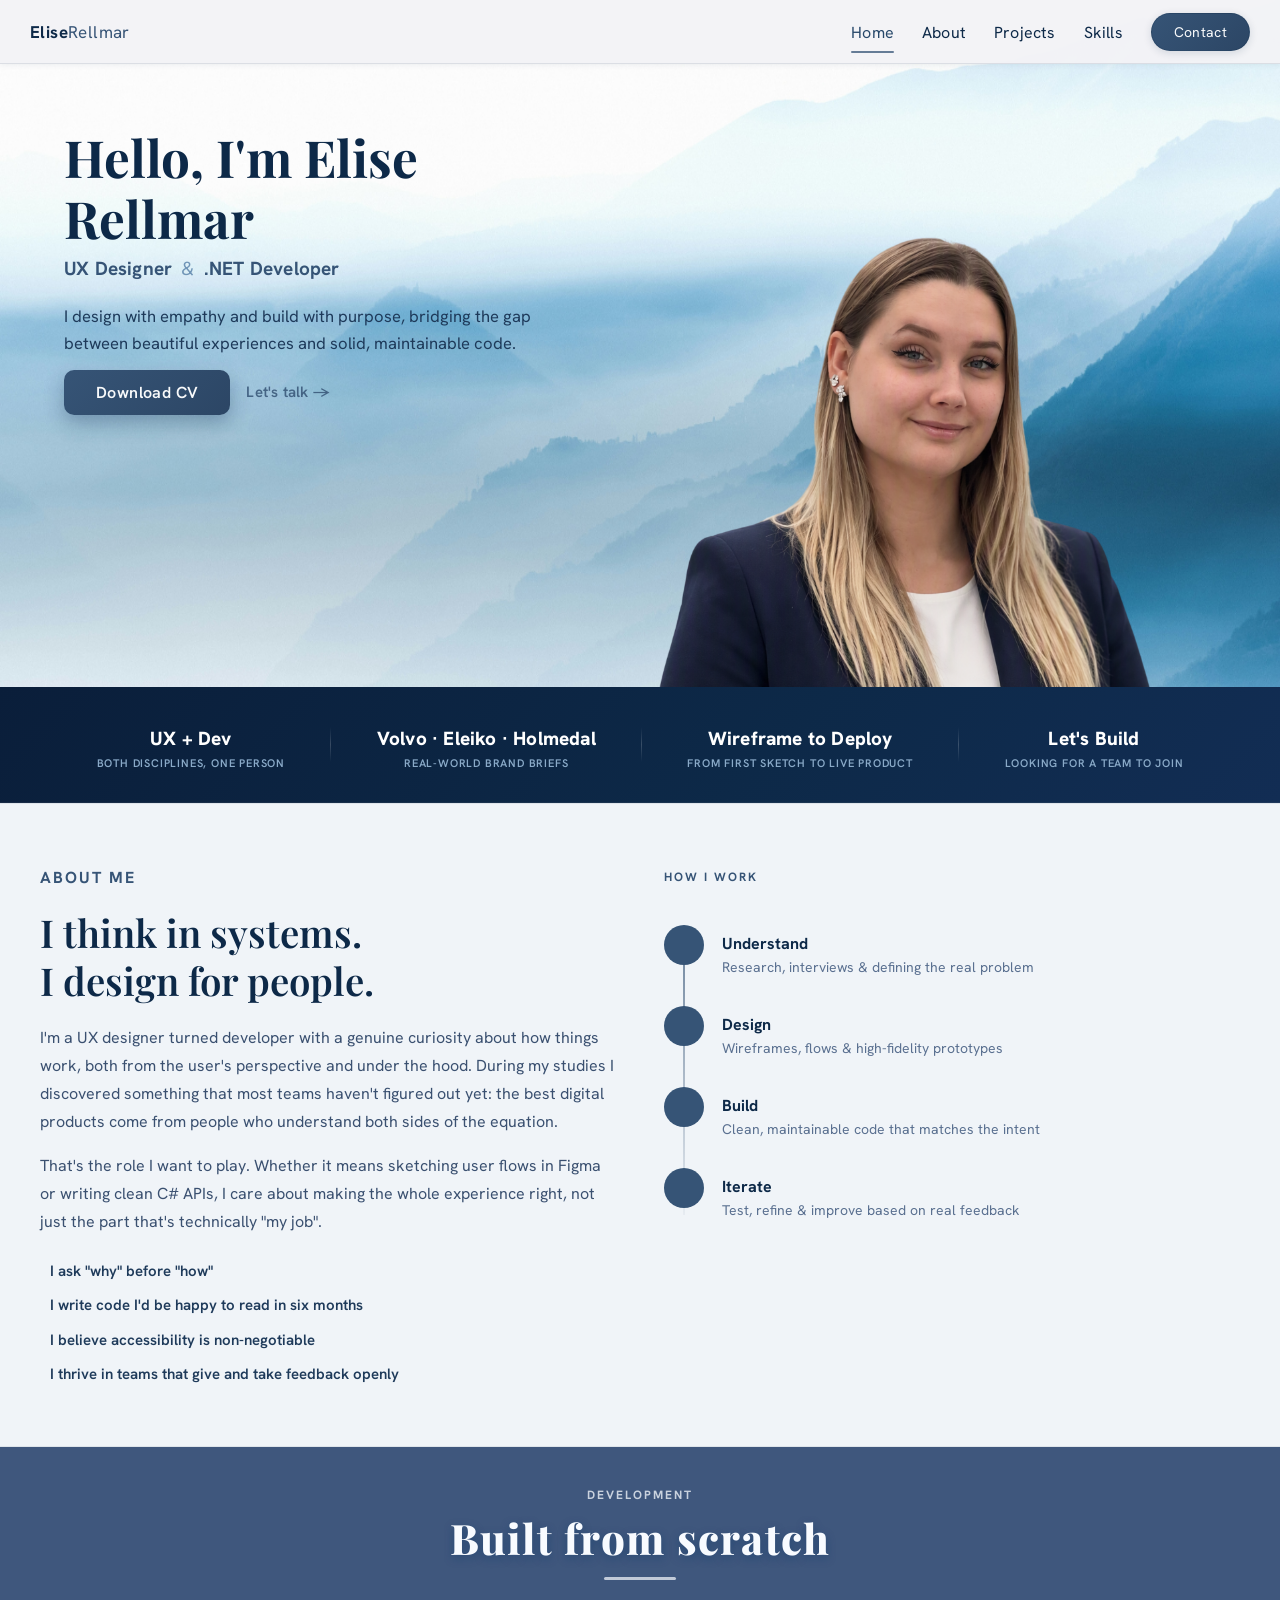
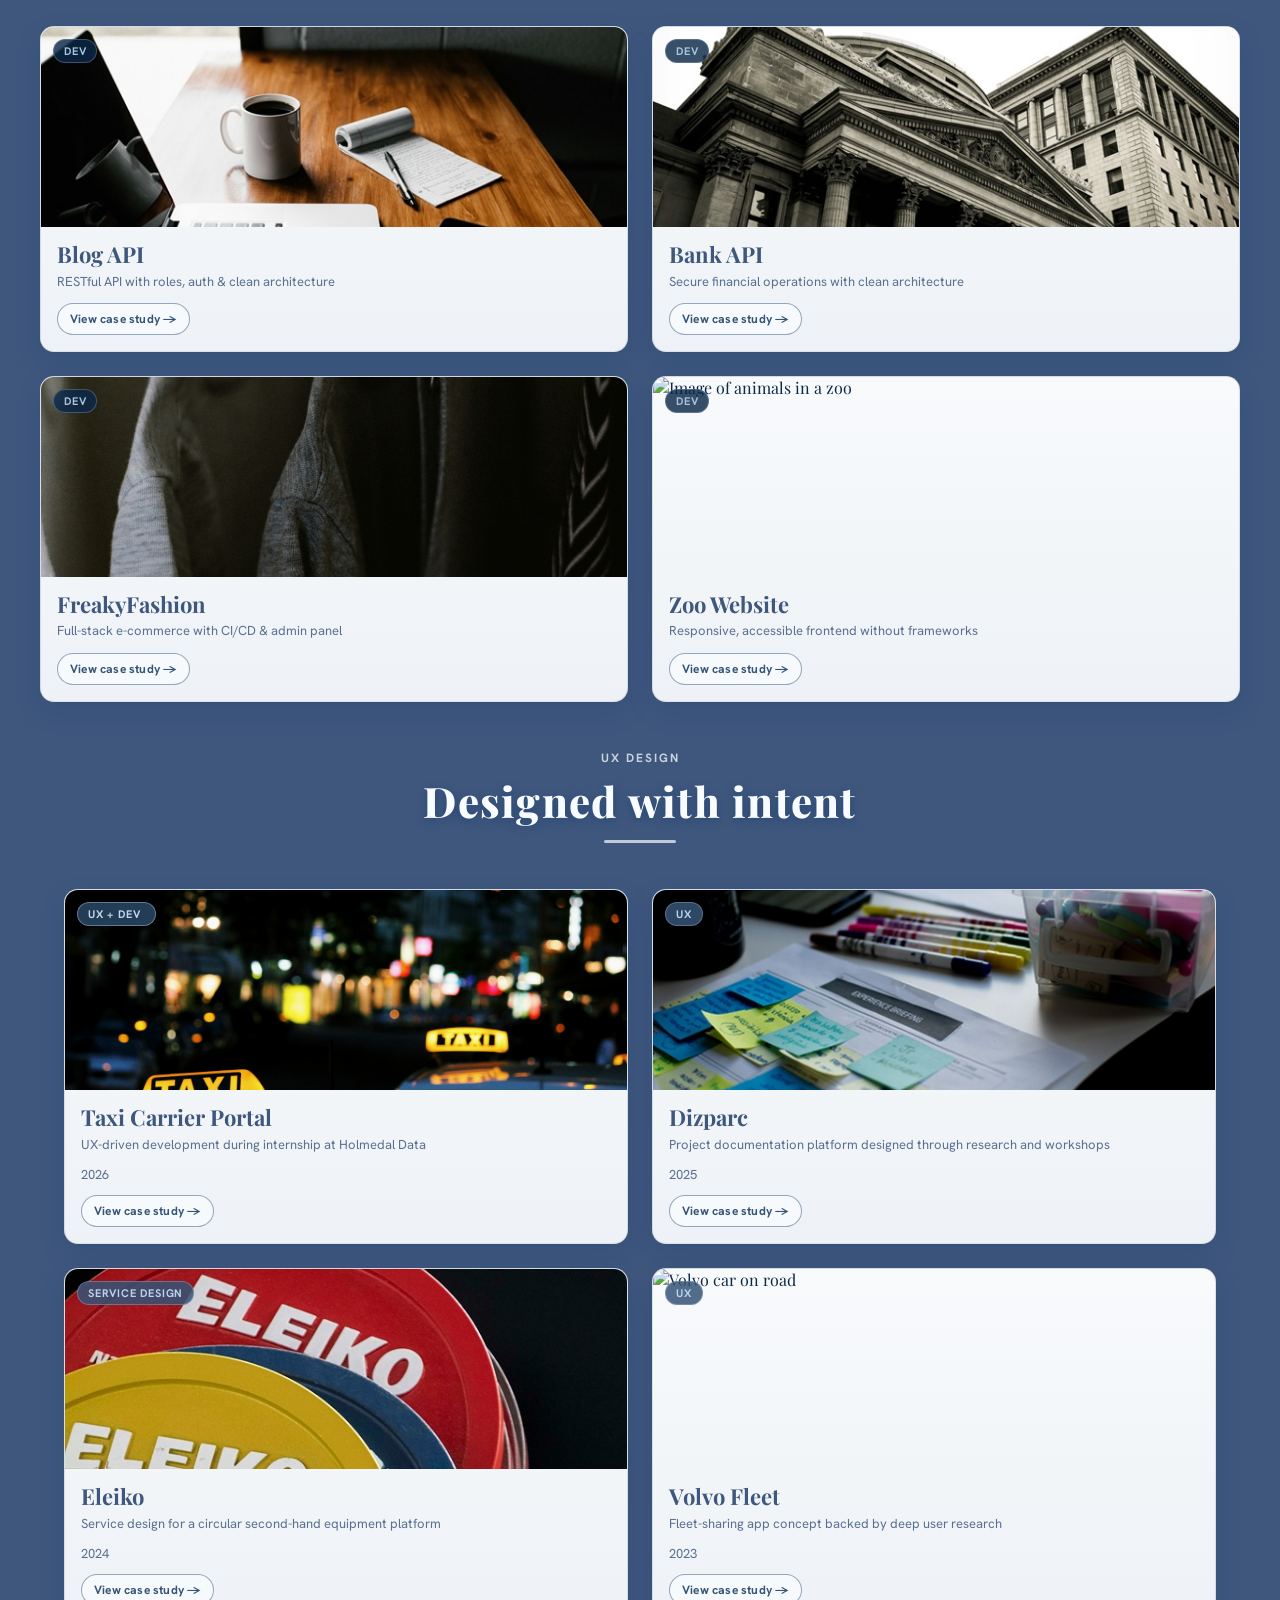
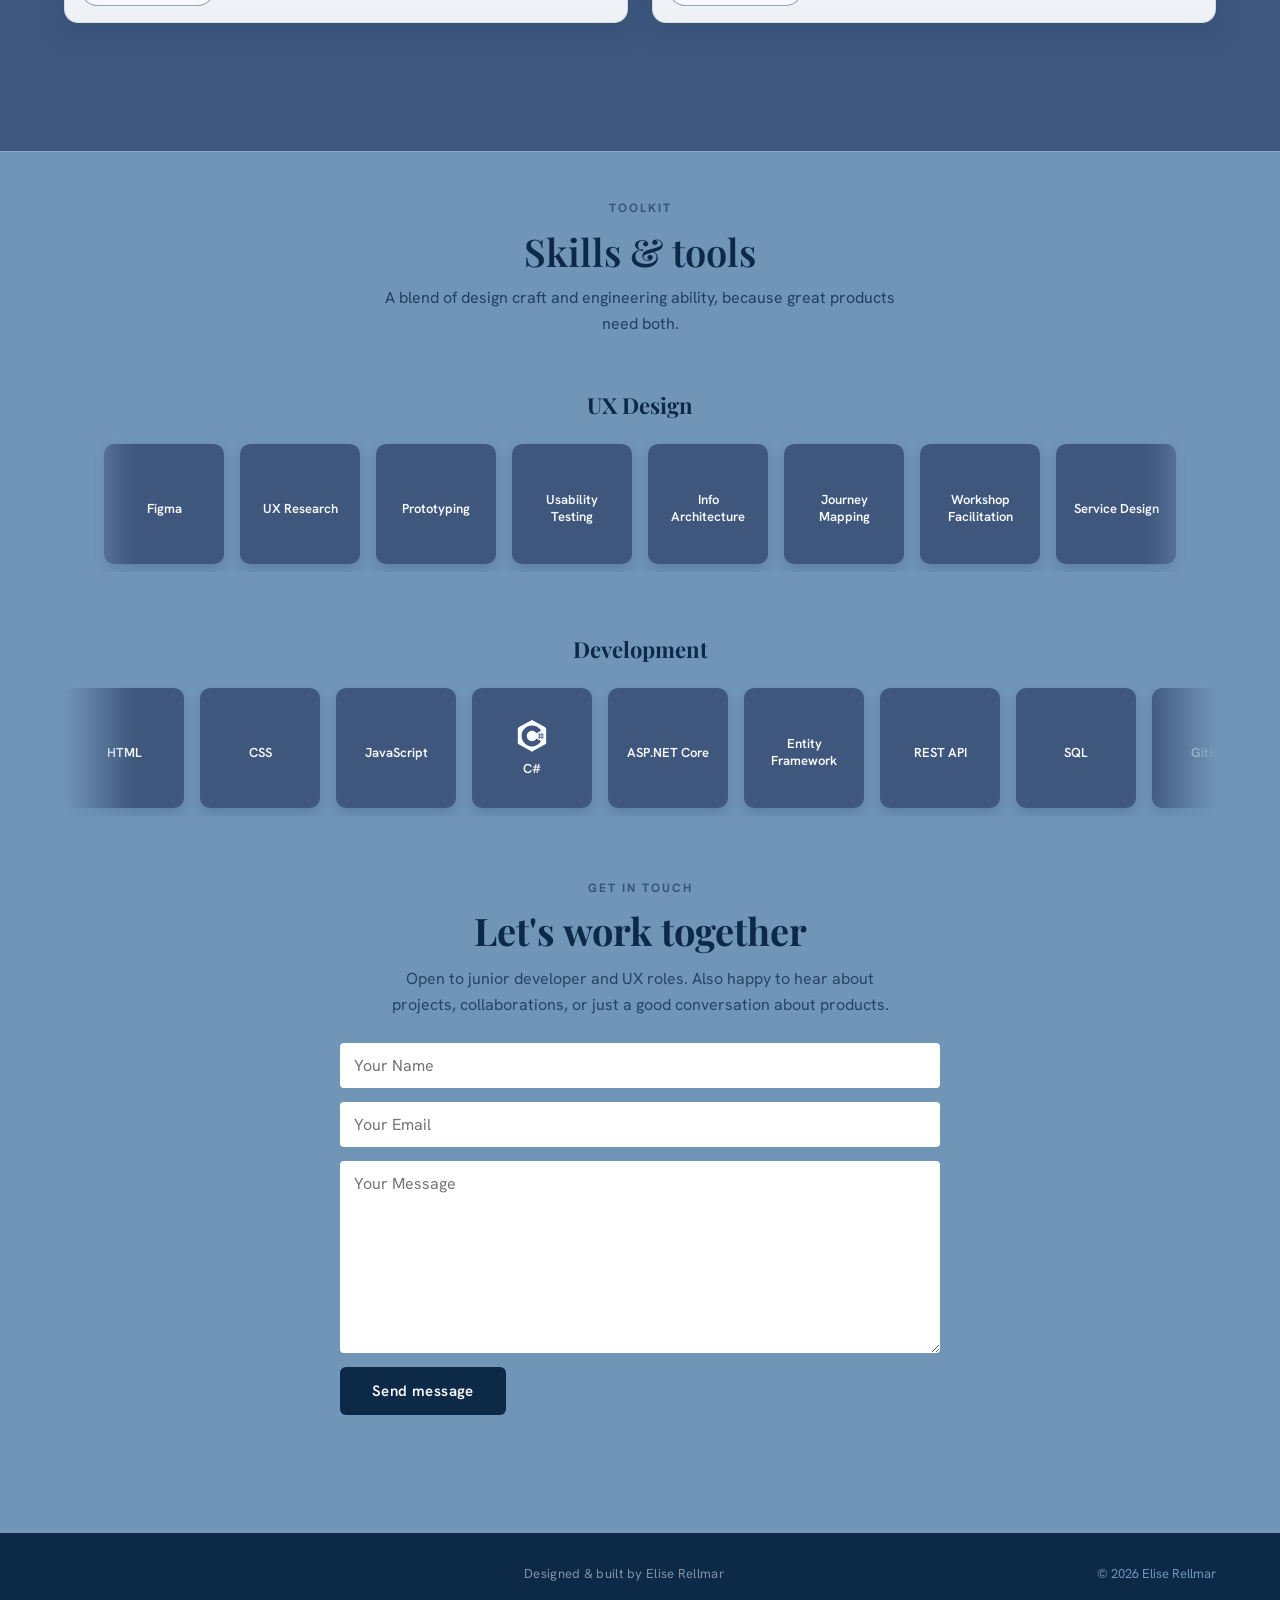
==== commit 393a8f72: "Changed linked cv" ====
--- a/index.html
+++ b/index.html
@@ -5,7 +5,7 @@
     <meta charset="UTF-8">
     <meta name="viewport" content="width=device-width, initial-scale=1.0">
     <meta name="description" content="Elise Rellmar, UX Designer and .NET Developer based in Sweden. I design with empathy and build with purpose. Open to junior roles.">
-    <meta property="og:image" content="https://eliserrell.github.io/Images/Elise-Covershot.png">
+    <meta property="og:image" content="https://eliserrell.github.io/Images/og-preview.png">
     <meta property="og:title" content="Elise Rellmar, UX Designer & .NET Developer">
     <title>Elise Rellmar</title>
     <link rel="icon" type="image/png" href="Images/Elise.png">
@@ -49,7 +49,7 @@
             </div>
             <p class="hero-tagline">I design with empathy and build with purpose, bridging the gap between beautiful experiences and solid, maintainable code.</p>
             <div class="hero-actions">
-                <a class="btn-primary" href="CV.pdf" download="CV_EliseRellmar">Download CV</a>
+                <a class="btn-primary" href="EliseRellmar_CV.pdf" download="CV_EliseRellmar">Download CV</a>
                 <a class="btn-secondary" href="#contact-form">Let's talk →</a>
             </div>
             <div class="Media-Buttons">
--- a/Styles.css
+++ b/Styles.css
@@ -3,9 +3,16 @@
    ============================================================ */
 *, *::before, *::after { box-sizing: border-box; }
 
+html {
+    max-width: 100%;
+    overflow-x: hidden;
+}
+
 body {
+    overflow-x: hidden;
     margin: 0;
     padding: 0;
+    overflow-x: hidden;
     font-family: 'Playfair Display', serif;
     color: #0D2948;
     background-color: #3f577d;
@@ -854,6 +861,19 @@
     box-shadow: 0 24px 56px rgba(9, 55, 107, 0.28);
     border-radius: 12px;
     box-sizing: border-box;
+}
+
+/* Drag handle hint — only meaningful on touch devices */
+@media (max-width: 900px) {
+    .project-card__dialog::before {
+        content: "";
+        display: block;
+        width: 36px;
+        height: 4px;
+        background: rgba(13, 41, 72, 0.15);
+        border-radius: 2px;
+        margin: -18px auto 18px;
+    }
 }
 
 .project-card__close {
@@ -1049,6 +1069,7 @@
 .skill-auto-wrapper {
     overflow-x: auto;
     overflow-y: hidden;
+    -webkit-overflow-scrolling: touch;
     width: 100%;
     scrollbar-width: none;
     -ms-overflow-style: none;
@@ -1080,6 +1101,13 @@
         width: max-content !important;
         flex-wrap: nowrap !important;
         justify-content: flex-start !important;
+    }
+
+    /* Remove mask on mobile — it blocks touch events on iOS */
+    .skill-auto-wrapper {
+        -webkit-mask-image: none !important;
+        mask-image: none !important;
+        -webkit-overflow-scrolling: auto;
     }
 
     .skill-item {
@@ -1332,6 +1360,8 @@
     height: 40px;
     background: none;
     border: none;
+    outline: none;
+    -webkit-tap-highlight-color: transparent;
     cursor: pointer;
     padding: 4px;
     border-radius: 8px;
@@ -1374,90 +1404,9 @@
    ============================================================ */
 @media (max-width: 900px) {
 
-    /* --- NAV: hamburger menu --- */
-    .navbar {
-        padding: 0 20px;
-        display: flex;
-        align-items: center;
-        justify-content: flex-end;
-        height: 60px;
-        overflow: visible;
-        background-color: rgba(243, 243, 246, 0.98);
-    }
-
-    #Rellmar-Logo { display: none; }
-    .hamburger { display: flex; }
-
-    .nav-wrapper {
-        position: fixed;
-        top: 60px;
-        left: 0;
-        right: 0;
-        background-color: rgba(243, 243, 246, 0.99);
-        border-bottom: 1px solid rgba(13, 41, 72, 0.12);
-        box-shadow: 0 8px 24px rgba(13, 41, 72, 0.12);
-        transform: translateY(-110%);
-        opacity: 0;
-        transition: transform 0.32s cubic-bezier(0.4, 0, 0.2, 1), opacity 0.32s ease;
-        z-index: 999;
-        pointer-events: none;
-    }
-
-    .nav-wrapper.open {
-        transform: translateY(0);
-        opacity: 1;
-        pointer-events: all;
-    }
-
-    .nav-links {
-        float: none;
-        list-style: none;
-        margin: 0;
-        padding: 12px 0 16px;
-        display: flex;
-        flex-direction: column;
-        gap: 0;
-    }
-
-    .nav-links li { margin: 0; display: block; }
-
-    .nav-links a {
-        display: block;
-        padding: 14px 24px;
-        font-size: 17px;
-        font-weight: 600;
-        color: #0D2948;
-        border-radius: 0;
-        border: none;
-        background: none;
-        letter-spacing: 0.2px;
-        border-left: 3px solid transparent;
-        transition: background-color 0.18s ease, border-color 0.18s ease;
-    }
-
-    .nav-links a::after { display: none; }
-
-    .nav-links a:hover,
-    .nav-links a.active {
-        background-color: rgba(54, 84, 118, 0.07);
-        border-left-color: #365476;
-        color: #0D2948;
-    }
-
-    .nav-links .contact-link {
-        margin: 8px 20px 4px;
-        padding: 12px 20px;
-        border-radius: 8px;
-        border-left: none;
-        text-align: center;
-        box-shadow: none;
-    }
-
-    .nav-links .contact-link:hover {
-        background: linear-gradient(135deg, #3f5f84 0%, #304c6d 100%);
-        transform: none;
-        border-left: none;
-    }
+    /* Reset --section-px to a safe mobile value so every
+       consumer of the variable is automatically correct */
+    :root { --section-px: 20px; }
 
     #hero, #developer-projects, #about, #ux-projects, #skills, #contact-form {
         scroll-margin-top: 70px;
@@ -1514,29 +1463,34 @@
     .Media-Buttons { justify-content: center; }
 
     /* --- STATS BAR: 2x2 grid --- */
-    .stats-bar { padding: 28px 0; }
+    .stats-bar { padding: 28px 0; width: 100%; overflow: hidden; }
 
     .stats-bar-inner {
-        padding: 0 20px;
+        padding: 0;
         display: grid;
         grid-template-columns: 1fr 1fr;
         gap: 0;
+        width: 100%;
         max-width: 100%;
+        box-sizing: border-box;
     }
 
     .stat-divider { display: none; }
 
     .stat-item {
-        padding: 18px 16px;
-        border-bottom: 1px solid rgba(255,255,255,0.07);
-    }
-
-    .stat-item:nth-child(odd) { border-right: 1px solid rgba(255,255,255,0.07); }
+        padding: 20px 12px;
+        border-bottom: 1px solid rgba(255,255,255,0.08);
+        border-right: none;
+        min-width: 0;
+        overflow: hidden;
+    }
+
+    .stat-item:nth-child(odd) { border-right: 1px solid rgba(255,255,255,0.08); }
     .stat-item:nth-last-child(-n+2) { border-bottom: none; }
 
-    .stat-number { font-size: 15px; white-space: normal; text-align: center; }
-    .stat-label { font-size: 10px; letter-spacing: 0.5px; }
-    .stat-icon { font-size: 15px; }
+    .stat-number { font-size: 14px; white-space: normal; text-align: center; word-break: break-word; }
+    .stat-label { font-size: 9px; letter-spacing: 0.4px; white-space: normal; word-break: break-word; }
+    .stat-icon { font-size: 14px; }
 
     /* --- ABOUT --- */
     .About-content {
@@ -1632,6 +1586,12 @@
     .footer-copy { text-align: center; flex: none; }
     .footer-tagline { text-align: center; }
     #Ängelholm-Weather { justify-content: center; flex: none; }
+
+    /* Prevent tech tags from overflowing popup on mobile */
+    .tech-tag { white-space: normal; }
+
+    /* Prevent popup from overflowing viewport */
+    .project-card__dialog { max-width: 100vw; box-sizing: border-box; }
 }
 
 /* ============================================================
@@ -1657,6 +1617,9 @@
 }
 /* UX-projects inner centering — desktop only so mobile overrides still apply */
 @media (min-width: 901px) {
+    .nav-fab,
+    .nav-overlay { display: none !important; }
+
     .UX-projects > .section-label,
     .UX-projects > h3 {
         width: 100%;
